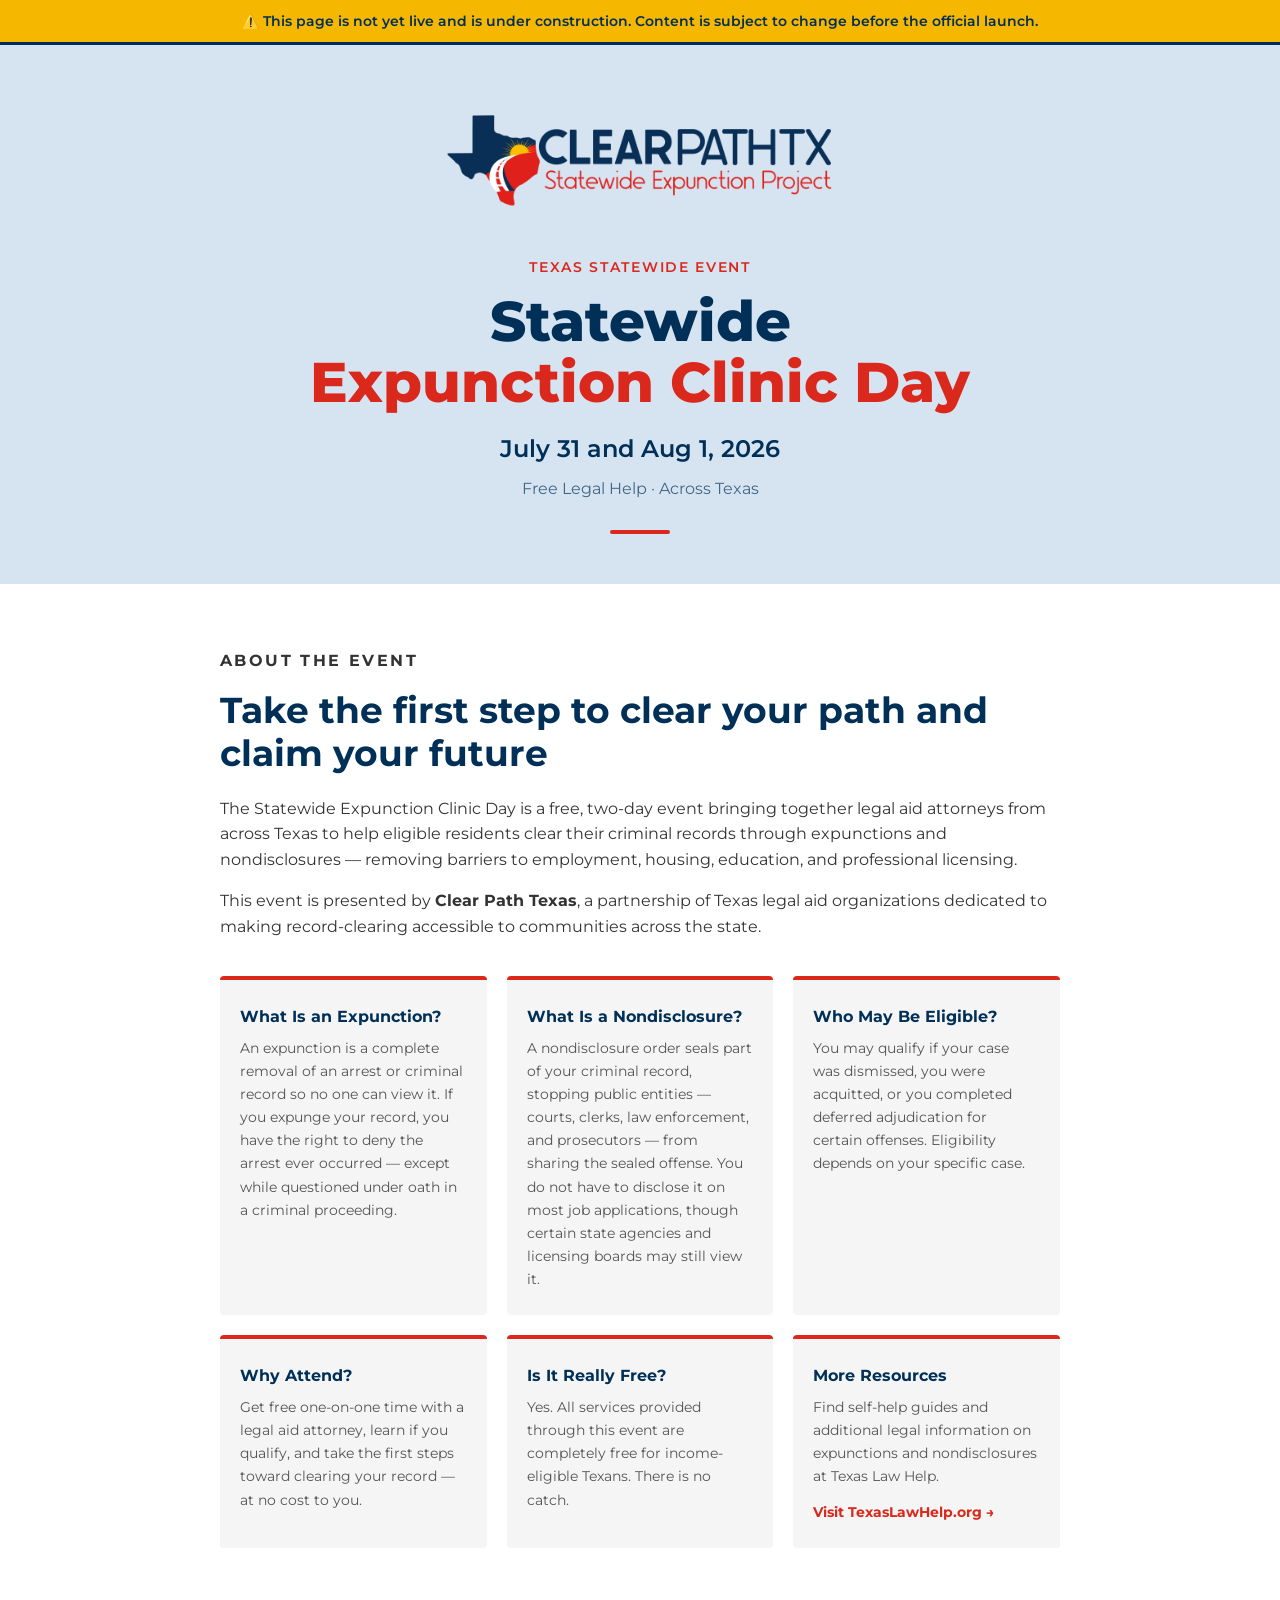
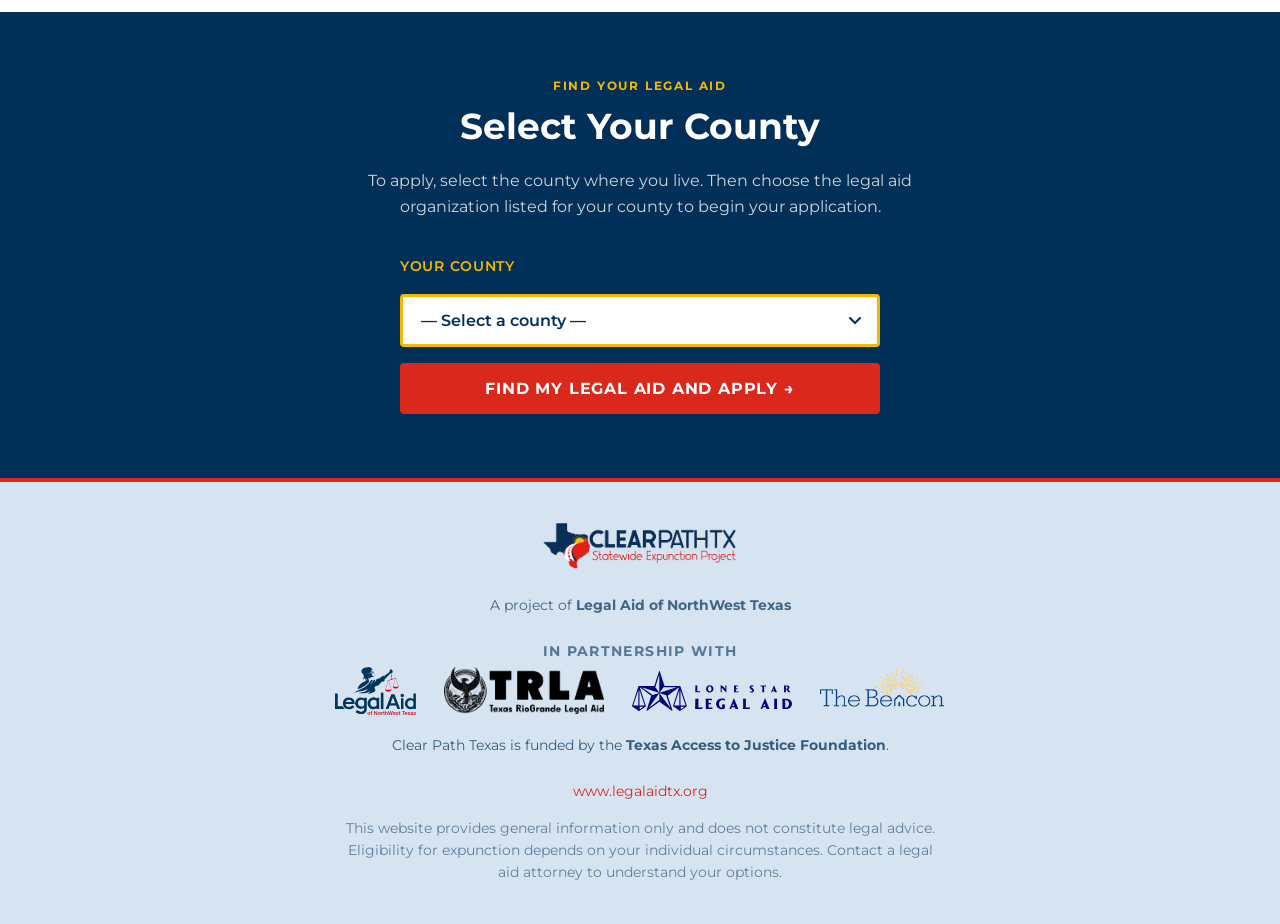
==== index.html @ 5bf028b8 "Cache-bust style.css and script.js so visitors get updated Dallas address Browsers were serving stal" ====
<!DOCTYPE html>
<html lang="en">
<head>
  <meta charset="UTF-8" />
  <meta name="viewport" content="width=device-width, initial-scale=1.0" />
  <title>Statewide Expunction Clinic Day — ClearPathTX</title>
  <meta name="description" content="Join us July 31 and Aug 1, 2026 for the Texas Statewide Expunction Clinic Day. Free legal help to clear your record, available across Texas." />
  <link rel="icon" type="image/png" sizes="32x32" href="assets/favicon-32x32.png" />
  <link rel="icon" type="image/png" sizes="16x16" href="assets/favicon-16x16.png" />
  <link rel="apple-touch-icon" sizes="180x180" href="assets/apple-touch-icon.png" />
  <link rel="stylesheet" href="style.css?v=20260626" />
</head>
<body>

  <!-- Dev Banner -->
  <div class="dev-banner" role="alert">
    ⚠️ This page is not yet live and is under construction. Content is subject to change before the official launch.
  </div>

  <!-- Hero -->
  <header class="hero">
    <img
      src="assets/clearpathtx-logo.png"
      alt="ClearPath TX — Clear Path Texas"
      class="hero__logo"
    />
    <p class="hero__eyebrow">Texas Statewide Event</p>
    <h1 class="hero__title">Statewide<br /><span>Expunction Clinic Day</span></h1>
    <p class="hero__dates">July 31 and Aug 1, 2026</p>
    <p class="hero__location">Free Legal Help · Across Texas</p>
    <div class="hero__divider"></div>
  </header>

  <!-- About -->
  <section class="about" aria-labelledby="about-heading">
    <div class="container">
      <p class="section-label">About the Event</p>
      <h2 class="section-title" id="about-heading">Take the first step to clear your path and claim your future</h2>
      <p>
        The Statewide Expunction Clinic Day is a free, two-day event bringing together legal aid
        attorneys from across Texas to help eligible residents clear their criminal records through
        expunctions and nondisclosures — removing barriers to employment, housing, education, and
        professional licensing.
      </p>
      <p>
        This event is presented by <strong>Clear Path Texas</strong>,
        a partnership of Texas legal aid organizations dedicated to making record-clearing
        accessible to communities across the state.
      </p>

      <div class="about__cards">
        <div class="about__card">
          <h3>What Is an Expunction?</h3>
          <p>
            An expunction is a complete removal of an arrest or criminal record so no one can view
            it. If you expunge your record, you have the right to deny the arrest ever occurred —
            except while questioned under oath in a criminal proceeding.
          </p>
        </div>
        <div class="about__card">
          <h3>What Is a Nondisclosure?</h3>
          <p>
            A nondisclosure order seals part of your criminal record, stopping public entities —
            courts, clerks, law enforcement, and prosecutors — from sharing the sealed offense. You
            do not have to disclose it on most job applications, though certain state agencies and
            licensing boards may still view it.
          </p>
        </div>
        <div class="about__card">
          <h3>Who May Be Eligible?</h3>
          <p>
            You may qualify if your case was dismissed, you were acquitted, or you completed deferred
            adjudication for certain offenses. Eligibility depends on your specific case.
          </p>
        </div>
        <div class="about__card">
          <h3>Why Attend?</h3>
          <p>
            Get free one-on-one time with a legal aid attorney, learn if you qualify, and take the
            first steps toward clearing your record — at no cost to you.
          </p>
        </div>
        <div class="about__card">
          <h3>Is It Really Free?</h3>
          <p>
            Yes. All services provided through this event are completely free for income-eligible
            Texans. There is no catch.
          </p>
        </div>
        <div class="about__card">
          <h3>More Resources</h3>
          <p>
            Find self-help guides and additional legal information on expunctions and
            nondisclosures at Texas Law Help.
          </p>
          <p>
            <a
              href="https://texaslawhelp.org/criminal-records-traffic"
              class="about__card-link"
              data-external
              target="_blank"
              rel="noopener"
            >Visit TexasLawHelp.org →</a>
          </p>
        </div>
      </div>
    </div>
  </section>

  <!-- County Finder -->
  <section class="county-finder" aria-labelledby="finder-heading">
    <p class="section-label">Find Your Legal Aid</p>
    <h2 class="section-title" id="finder-heading">Select Your County</h2>
    <p class="county-finder__subtitle">
      To apply, select the county where you live.
      Then choose the legal aid organization listed for your county to begin your application.
    </p>

    <form id="county-form" class="county-finder__form" novalidate>
      <label for="county-select">Your County</label>
      <select id="county-select" class="county-finder__select" aria-label="Select your Texas county">
        <option value="">— Select a county —</option>
      </select>
      <button type="submit" class="county-finder__btn">Find My Legal Aid and Apply →</button>
    </form>

    <div id="county-result" class="county-result" aria-live="polite"></div>
  </section>

  <!-- Clinic chatbot — embed code pending from Elliot. Drop the provided
       embed snippet inside this container when it arrives. -->
  <!-- BEGIN clinic-chatbot-embed -->
  <div id="clinic-chatbot"></div>
  <!-- END clinic-chatbot-embed -->

  <!-- Footer -->
  <footer class="footer">
    <img
      src="assets/clearpathtx-logo.png"
      alt="ClearPath TX"
      class="footer__logo"
    />
    <p>A project of <strong>Legal Aid of NorthWest Texas</strong></p>

    <div class="footer__partners">
      <p class="footer__partners-label">In partnership with</p>
      <div class="footer__logos">
        <img src="assets/logo-lanwt.svg" alt="Legal Aid of NorthWest Texas" />
        <img src="assets/logo-trla.png" alt="Texas RioGrande Legal Aid" />
        <img src="assets/logo-lsla.svg" alt="Lone Star Legal Aid" />
        <img src="assets/logo-beacon.png" alt="Beacon Law" />
      </div>
      <p class="footer__funding">
        Clear Path Texas is funded by the
        <strong>Texas Access to Justice Foundation</strong>.
      </p>
    </div>

    <p><a href="https://www.legalaidtx.org" target="_blank" rel="noopener">www.legalaidtx.org</a></p>
    <p class="footer__disclaimer">
      This website provides general information only and does not constitute legal advice.
      Eligibility for expunction depends on your individual circumstances. Contact a legal
      aid attorney to understand your options.
    </p>
  </footer>

  <!-- Leaving-site confirmation modal -->
  <div id="leave-modal" class="leave-modal" role="dialog" aria-modal="true" aria-labelledby="leave-modal-title" hidden>
    <div class="leave-modal__backdrop" data-leave-cancel></div>
    <div class="leave-modal__box">
      <h3 id="leave-modal-title" class="leave-modal__title">You're leaving this website</h3>
      <p class="leave-modal__text">
        You're about to visit <strong>TexasLawHelp.org</strong>, a separate website
        operated by another organization. Clear Path Texas isn't responsible for its
        content. Would you like to continue?
      </p>
      <div class="leave-modal__actions">
        <button type="button" class="leave-modal__btn leave-modal__btn--ghost" data-leave-cancel>Stay here</button>
        <a id="leave-modal-continue" class="leave-modal__btn leave-modal__btn--primary" href="#" target="_blank" rel="noopener">Continue →</a>
      </div>
    </div>
  </div>

  <script src="script.js?v=20260626"></script>
</body>
</html>
---- style.css ----
@import url('https://fonts.googleapis.com/css2?family=Montserrat:wght@300;400;600;700;800&display=swap');

*, *::before, *::after { box-sizing: border-box; margin: 0; padding: 0; }

:root {
  --navy:  #003057;
  --sky:   #D6E4F2;
  --red:   #DA291C;
  --yellow:#F6B700;
  --white: #FFFFFF;
  --light-gray: #f5f5f5;
}

body {
  font-family: 'Montserrat', sans-serif;
  color: var(--navy);
  line-height: 1.6;
}

/* ── Dev Banner ── */
.dev-banner {
  background: var(--yellow);
  color: var(--navy);
  text-align: center;
  padding: 10px 20px;
  font-size: 0.875rem;
  font-weight: 600;
  position: sticky;
  top: 0;
  z-index: 100;
  border-bottom: 3px solid var(--navy);
}

/* ── Hero ── */
.hero {
  background-color: var(--sky);
  color: var(--navy);
  padding: 60px 20px 50px;
  text-align: center;
}

.hero__logo {
  max-width: 400px;
  width: 100%;
  margin-bottom: 36px;
}

.hero__eyebrow {
  font-size: 0.875rem;
  font-weight: 600;
  letter-spacing: 0.12em;
  text-transform: uppercase;
  color: var(--red);
  margin-bottom: 12px;
}

.hero__title {
  font-size: clamp(2rem, 6vw, 3.5rem);
  font-weight: 800;
  line-height: 1.1;
  margin-bottom: 16px;
}

.hero__title span {
  color: var(--red);
}

.hero__dates {
  font-size: clamp(1.1rem, 3vw, 1.5rem);
  font-weight: 600;
  color: var(--navy);
  margin-bottom: 8px;
}

.hero__location {
  font-size: 1rem;
  font-weight: 400;
  color: rgba(0, 48, 87, 0.7);
}

.hero__divider {
  width: 60px;
  height: 4px;
  background: var(--red);
  margin: 28px auto 0;
  border-radius: 2px;
}

/* ── About ── */
.about {
  background: var(--white);
  padding: 64px 20px;
}

.container {
  max-width: 840px;
  margin: 0 auto;
}

.section-label {
  font-size: 0.75rem;
  font-weight: 700;
  letter-spacing: 0.15em;
  text-transform: uppercase;
  color: var(--red);
  margin-bottom: 10px;
}

.section-title {
  font-size: clamp(1.5rem, 4vw, 2.25rem);
  font-weight: 700;
  color: var(--navy);
  margin-bottom: 20px;
  line-height: 1.2;
}

.about p {
  font-size: 1rem;
  color: #333;
  margin-bottom: 16px;
}

.about__cards {
  display: grid;
  grid-template-columns: repeat(auto-fit, minmax(220px, 1fr));
  gap: 20px;
  margin-top: 36px;
}

.about__card {
  background: var(--light-gray);
  border-top: 4px solid var(--red);
  border-radius: 4px;
  padding: 24px 20px;
}

.about__card h3 {
  font-size: 1rem;
  font-weight: 700;
  color: var(--navy);
  margin-bottom: 8px;
}

.about__card p {
  font-size: 0.9rem;
  color: #555;
  margin: 0;
}

.about__card p + p {
  margin-top: 12px;
}

.about__card-link {
  font-weight: 700;
  font-size: 0.9rem;
  color: var(--red);
  text-decoration: none;
}

.about__card-link:hover {
  text-decoration: underline;
}

/* ── County Finder ── */
.county-finder {
  background: var(--navy);
  padding: 64px 20px;
  color: var(--white);
  text-align: center;
}

.county-finder .section-label {
  color: var(--yellow);
}

.county-finder .section-title {
  color: var(--white);
}

.county-finder__subtitle {
  color: rgba(255,255,255,0.8);
  font-size: 1rem;
  margin-bottom: 36px;
  max-width: 560px;
  margin-left: auto;
  margin-right: auto;
}

.county-finder__form {
  display: flex;
  flex-direction: column;
  align-items: center;
  gap: 16px;
  max-width: 480px;
  margin: 0 auto;
}

.county-finder__form label {
  font-weight: 600;
  font-size: 0.9rem;
  letter-spacing: 0.05em;
  text-transform: uppercase;
  align-self: flex-start;
  color: var(--yellow);
}

.county-finder__select {
  width: 100%;
  padding: 14px 18px;
  font-family: 'Montserrat', sans-serif;
  font-size: 1rem;
  font-weight: 600;
  color: var(--navy);
  background: var(--white);
  border: 3px solid var(--yellow);
  border-radius: 4px;
  cursor: pointer;
  appearance: none;
  background-image: url("data:image/svg+xml,%3Csvg xmlns='http://www.w3.org/2000/svg' width='12' height='8' viewBox='0 0 12 8'%3E%3Cpath d='M1 1l5 5 5-5' stroke='%23003057' stroke-width='2' fill='none' stroke-linecap='round'/%3E%3C/svg%3E");
  background-repeat: no-repeat;
  background-position: right 16px center;
  padding-right: 44px;
}

.county-finder__select:focus {
  outline: none;
  border-color: var(--white);
}

.county-finder__btn {
  width: 100%;
  padding: 16px;
  background: var(--red);
  color: var(--white);
  font-family: 'Montserrat', sans-serif;
  font-size: 1rem;
  font-weight: 700;
  letter-spacing: 0.05em;
  text-transform: uppercase;
  border: none;
  border-radius: 4px;
  cursor: pointer;
  transition: background 0.2s;
}

.county-finder__btn:hover {
  background: #b8221a;
}

/* Result panel */
.county-result {
  display: none;
  margin-top: 32px;
  max-width: 560px;
  margin-left: auto;
  margin-right: auto;
  background: var(--white);
  border-radius: 6px;
  overflow: hidden;
  text-align: left;
  color: var(--navy);
}

.county-result.visible {
  display: block;
}

.county-result__header {
  background: var(--yellow);
  padding: 14px 20px;
  font-weight: 700;
  font-size: 0.875rem;
  color: var(--navy);
  letter-spacing: 0.05em;
  text-transform: uppercase;
}

.county-result__body {
  padding: 24px 20px;
}

.county-result__org {
  font-size: 1.1rem;
  font-weight: 700;
  color: var(--navy);
  margin-bottom: 6px;
}

.county-result__desc {
  font-size: 0.9rem;
  color: #555;
  margin-bottom: 18px;
}

.county-result__link {
  display: inline-block;
  padding: 12px 24px;
  background: var(--navy);
  color: var(--white);
  text-decoration: none;
  font-weight: 700;
  font-size: 0.875rem;
  border-radius: 4px;
  transition: background 0.2s;
}

.county-result__link:hover {
  background: #004a85;
}

/* dual org (Harris County) */
.county-result__dual {
  display: grid;
  grid-template-columns: 1fr 1fr;
  gap: 16px;
}

.county-result__dual-card {
  border: 2px solid var(--light-gray);
  border-radius: 4px;
  padding: 16px;
}

.county-result__dual-card h4 {
  font-size: 0.95rem;
  font-weight: 700;
  color: var(--navy);
  margin-bottom: 6px;
}

.county-result__dual-card p {
  font-size: 0.8rem;
  color: #666;
  margin-bottom: 12px;
}

.county-result__dual-card a {
  display: inline-block;
  padding: 8px 14px;
  background: var(--navy);
  color: var(--white);
  text-decoration: none;
  font-weight: 700;
  font-size: 0.8rem;
  border-radius: 4px;
}

/* in-person clinic panel */
.county-result__inperson-place {
  font-weight: 700;
  color: var(--navy);
  margin-top: 4px;
}

.county-result__inperson-list {
  margin: 4px 0 16px 20px;
  padding: 0;
}

.county-result__inperson-list li {
  font-size: 0.9rem;
  color: var(--navy);
  margin-bottom: 4px;
}

.county-result__inperson-hours {
  font-size: 0.9rem;
  font-weight: 600;
  color: var(--navy);
}

@media (max-width: 480px) {
  .county-result__dual { grid-template-columns: 1fr; }
}

/* ── Footer ── */
.footer {
  background: var(--sky);
  border-top: 4px solid var(--red);
  padding: 36px 20px;
  text-align: center;
  color: rgba(0, 48, 87, 0.7);
}

.footer__logo {
  max-width: 200px;
  margin-bottom: 16px;
}

.footer p {
  font-size: 0.85rem;
  margin-bottom: 4px;
}

.footer a {
  color: var(--red);
  text-decoration: none;
}

.footer__disclaimer {
  margin-top: 16px;
  font-size: 0.75rem;
  color: rgba(0, 48, 87, 0.55);
  max-width: 600px;
  margin-left: auto;
  margin-right: auto;
}

/* ── Footer partners ── */
.footer__partners {
  margin: 24px auto;
  max-width: 700px;
}

.footer__partners-label,
.footer__funding {
  font-size: 0.8rem;
}

.footer__partners-label {
  text-transform: uppercase;
  letter-spacing: 0.1em;
  font-weight: 700;
  color: rgba(0, 48, 87, 0.6);
  margin-bottom: 16px;
}

.footer__logos {
  display: flex;
  flex-wrap: wrap;
  align-items: center;
  justify-content: center;
  gap: 28px;
  margin-bottom: 20px;
}

.footer__logos img {
  height: 48px;
  width: auto;
  max-width: 160px;
  object-fit: contain;
}

.footer__funding {
  color: rgba(0, 48, 87, 0.75);
}

/* ── Leaving-site modal ── */
.leave-modal {
  position: fixed;
  inset: 0;
  z-index: 200;
  display: flex;
  align-items: center;
  justify-content: center;
  padding: 20px;
}

.leave-modal[hidden] {
  display: none;
}

.leave-modal__backdrop {
  position: absolute;
  inset: 0;
  background: rgba(0, 48, 87, 0.6);
}

.leave-modal__box {
  position: relative;
  background: var(--white);
  border-top: 6px solid var(--red);
  border-radius: 8px;
  padding: 28px 26px;
  max-width: 440px;
  width: 100%;
  box-shadow: 0 12px 40px rgba(0, 0, 0, 0.25);
}

.leave-modal__title {
  font-size: 1.25rem;
  font-weight: 800;
  color: var(--navy);
  margin-bottom: 12px;
}

.leave-modal__text {
  font-size: 0.95rem;
  color: #444;
  margin-bottom: 24px;
}

.leave-modal__actions {
  display: flex;
  flex-wrap: wrap;
  gap: 12px;
  justify-content: flex-end;
}

.leave-modal__btn {
  display: inline-block;
  padding: 12px 22px;
  font-family: 'Montserrat', sans-serif;
  font-size: 0.875rem;
  font-weight: 700;
  border-radius: 4px;
  cursor: pointer;
  text-decoration: none;
  border: none;
}

.leave-modal__btn--ghost {
  background: var(--light-gray);
  color: var(--navy);
}

.leave-modal__btn--primary {
  background: var(--red);
  color: var(--white);
}

.leave-modal__btn--primary:hover {
  background: #b8221a;
}
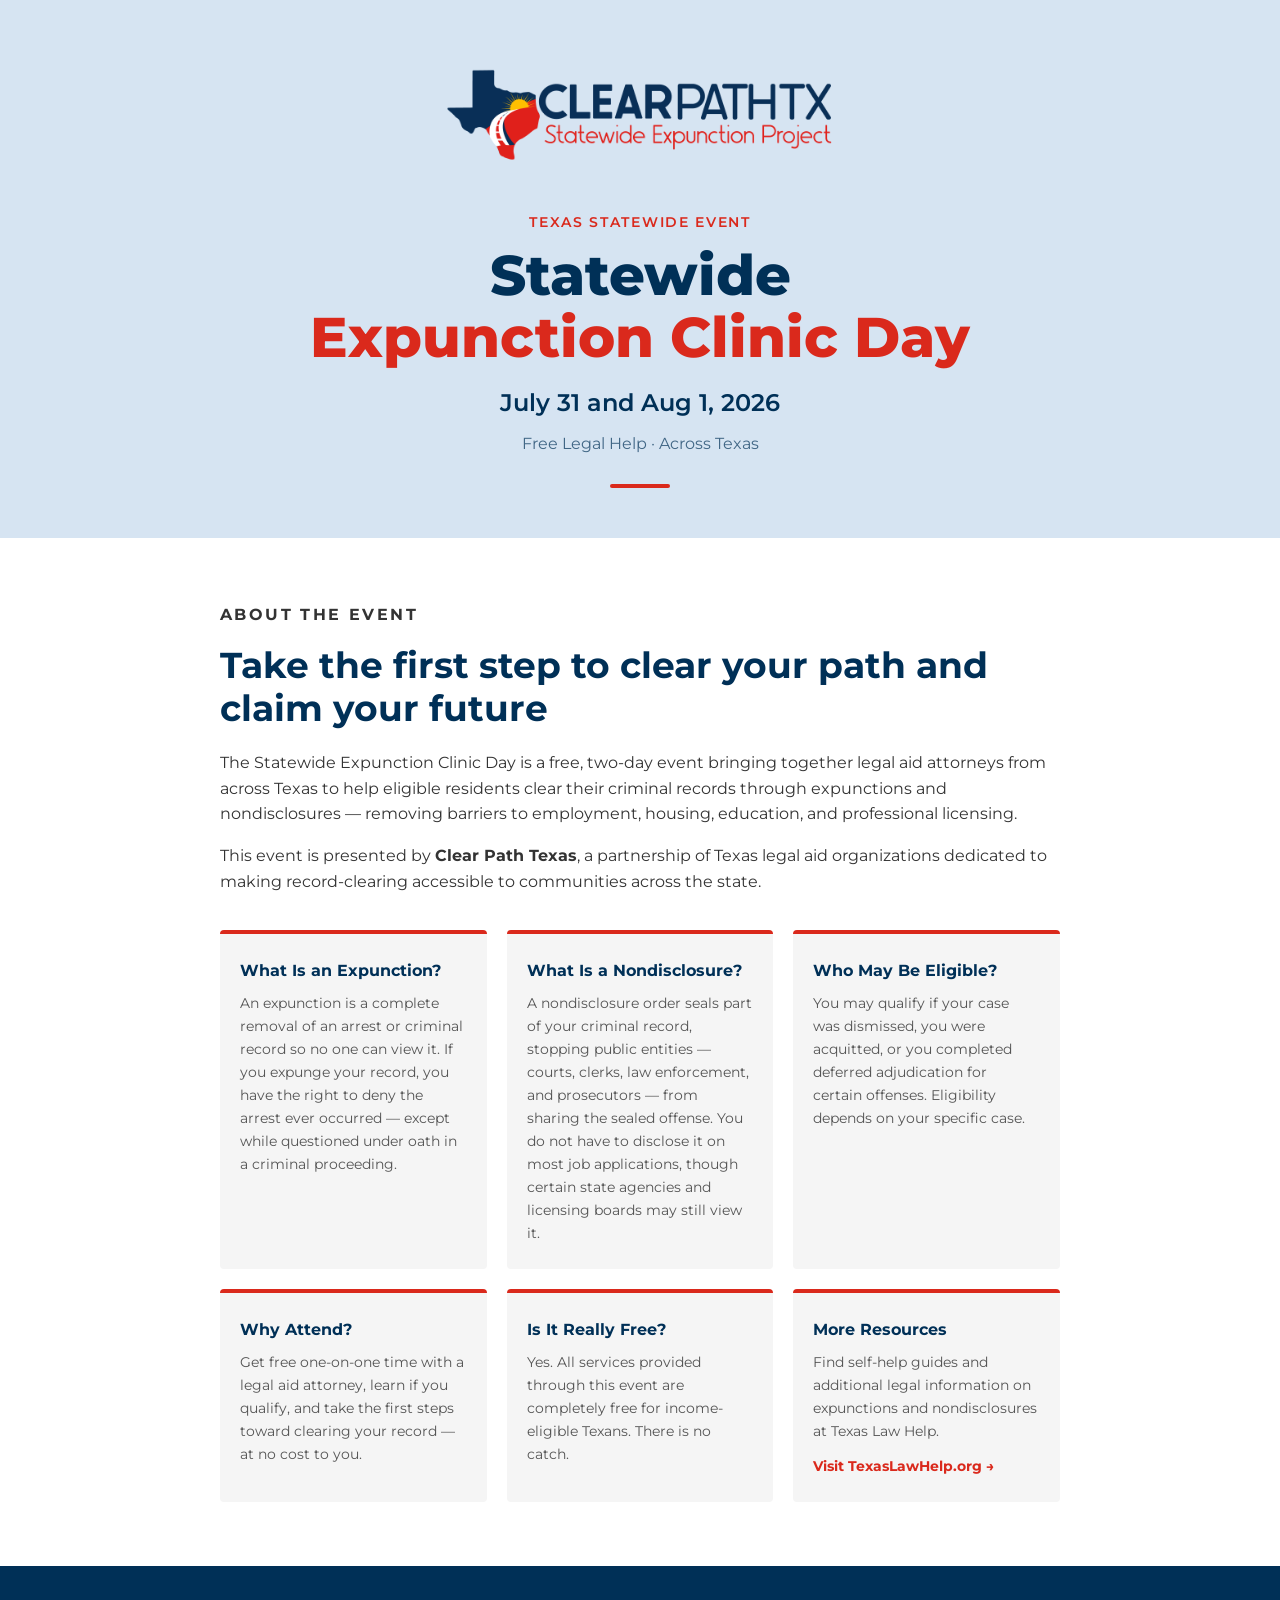
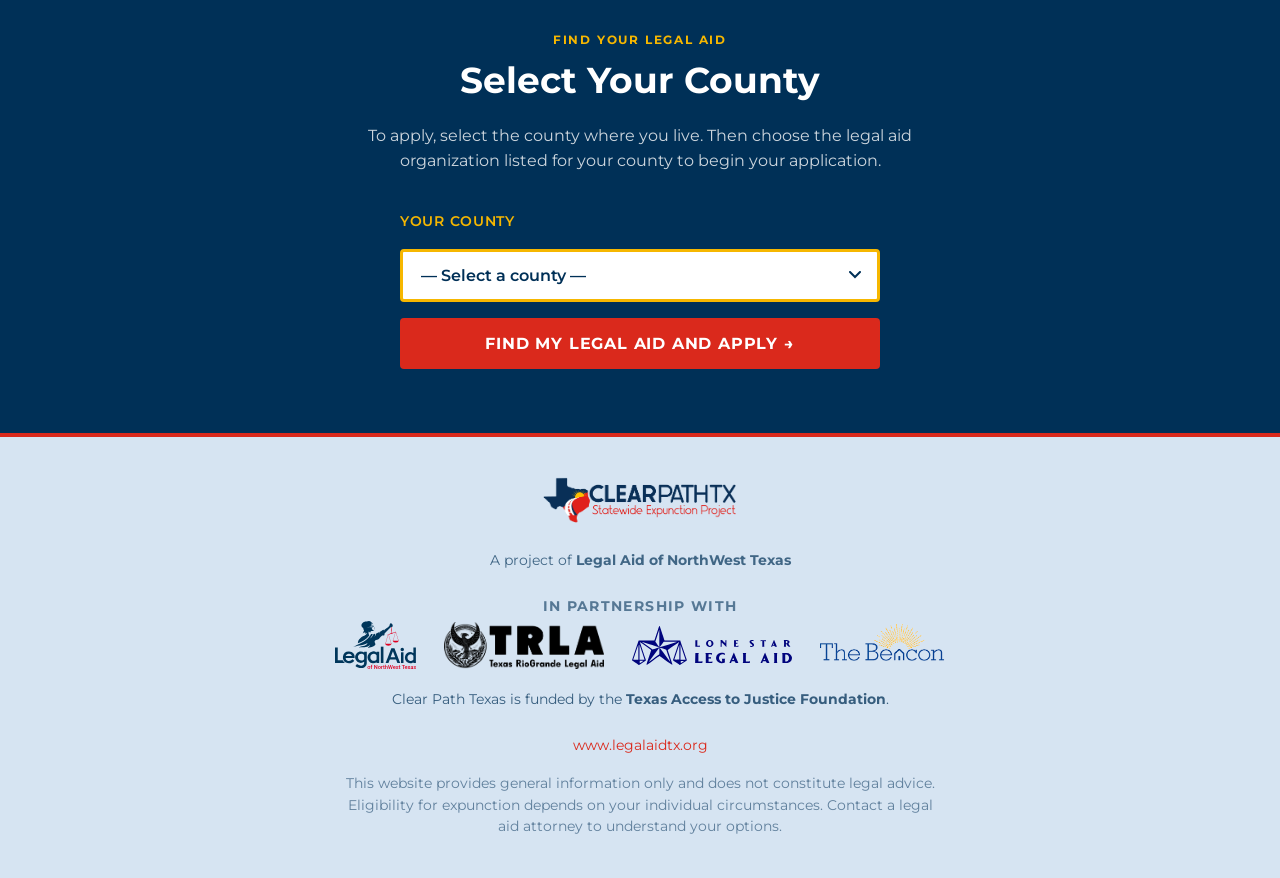
==== commit 7a4090ff: "Add Dallas clinic date/time; remove under-construction dev banner Co-Authored-By: Claude Opus 4.8 (1" ====
--- a/index.html
+++ b/index.html
@@ -8,14 +8,9 @@
   <link rel="icon" type="image/png" sizes="32x32" href="assets/favicon-32x32.png" />
   <link rel="icon" type="image/png" sizes="16x16" href="assets/favicon-16x16.png" />
   <link rel="apple-touch-icon" sizes="180x180" href="assets/apple-touch-icon.png" />
-  <link rel="stylesheet" href="style.css?v=20260626" />
+  <link rel="stylesheet" href="style.css?v=20260626b" />
 </head>
 <body>
-
-  <!-- Dev Banner -->
-  <div class="dev-banner" role="alert">
-    ⚠️ This page is not yet live and is under construction. Content is subject to change before the official launch.
-  </div>
 
   <!-- Hero -->
   <header class="hero">
@@ -181,6 +176,6 @@
     </div>
   </div>
 
-  <script src="script.js?v=20260626"></script>
+  <script src="script.js?v=20260626b"></script>
 </body>
 </html>
--- a/style.css
+++ b/style.css
@@ -15,20 +15,6 @@
   font-family: 'Montserrat', sans-serif;
   color: var(--navy);
   line-height: 1.6;
-}
-
-/* ── Dev Banner ── */
-.dev-banner {
-  background: var(--yellow);
-  color: var(--navy);
-  text-align: center;
-  padding: 10px 20px;
-  font-size: 0.875rem;
-  font-weight: 600;
-  position: sticky;
-  top: 0;
-  z-index: 100;
-  border-bottom: 3px solid var(--navy);
 }
 
 /* ── Hero ── */
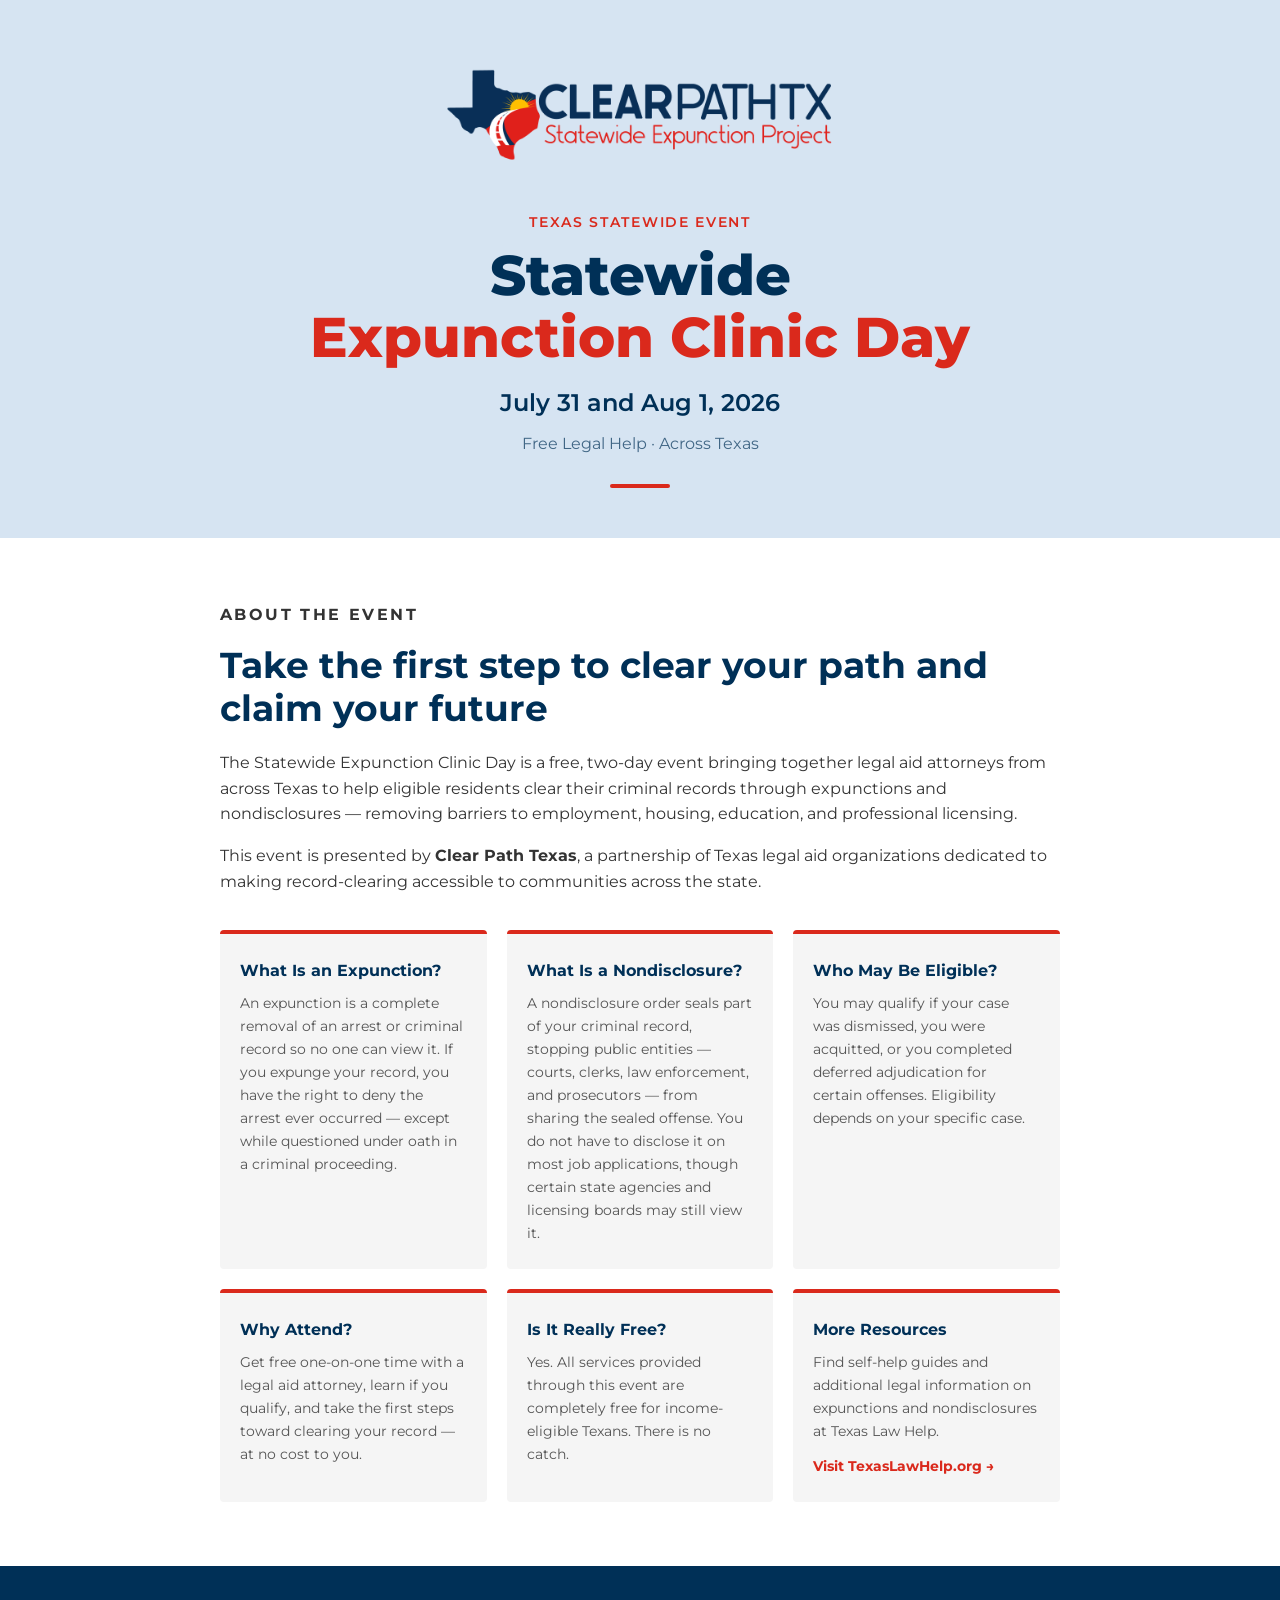
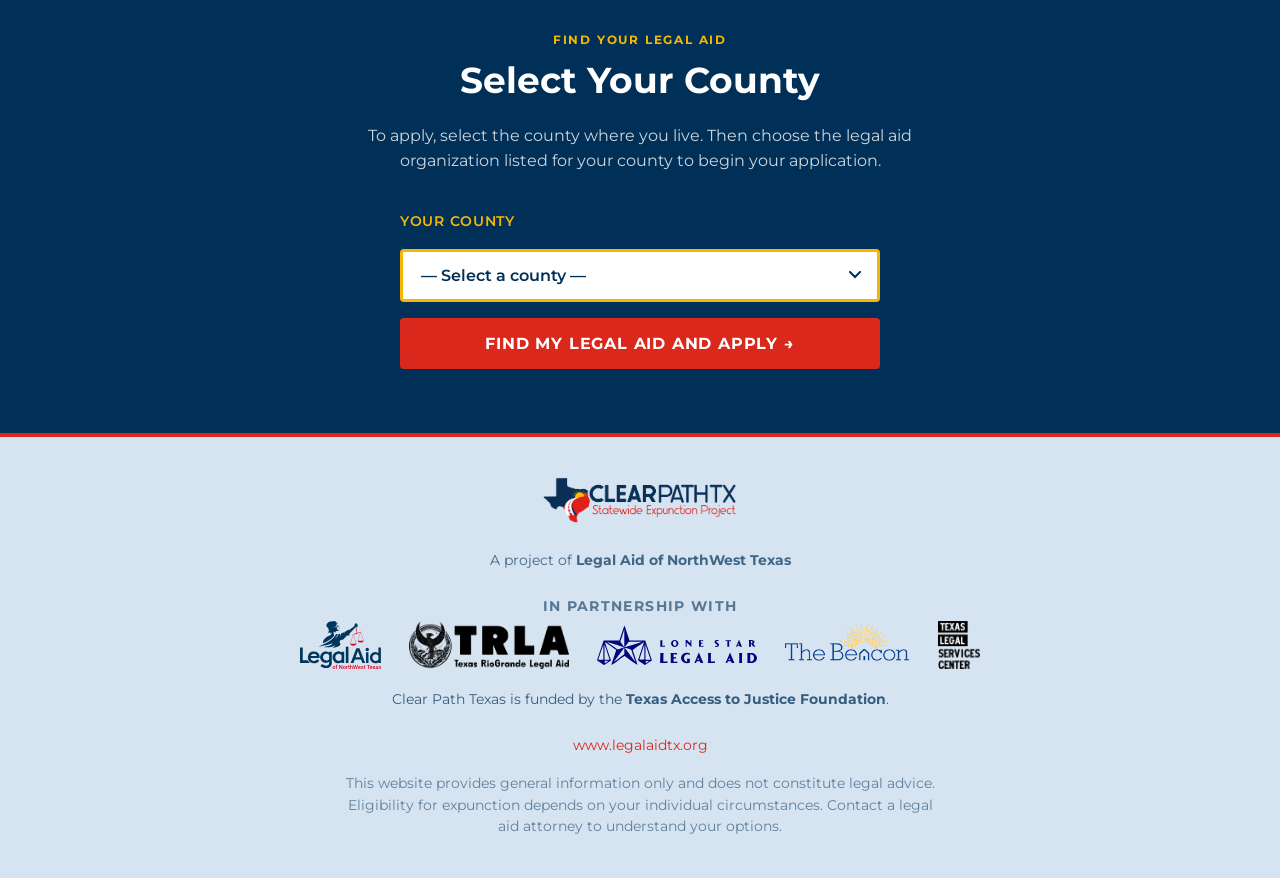
==== commit bbdddd2a: "Add TLSC logo to footer partner logos Texas Legal Services Center operates TexasLawHelp.org, which t" ====
--- a/index.html
+++ b/index.html
@@ -144,6 +144,7 @@
         <img src="assets/logo-trla.png" alt="Texas RioGrande Legal Aid" />
         <img src="assets/logo-lsla.svg" alt="Lone Star Legal Aid" />
         <img src="assets/logo-beacon.png" alt="Beacon Law" />
+        <img src="assets/logo-tlsc.png" alt="Texas Legal Services Center" />
       </div>
       <p class="footer__funding">
         Clear Path Texas is funded by the
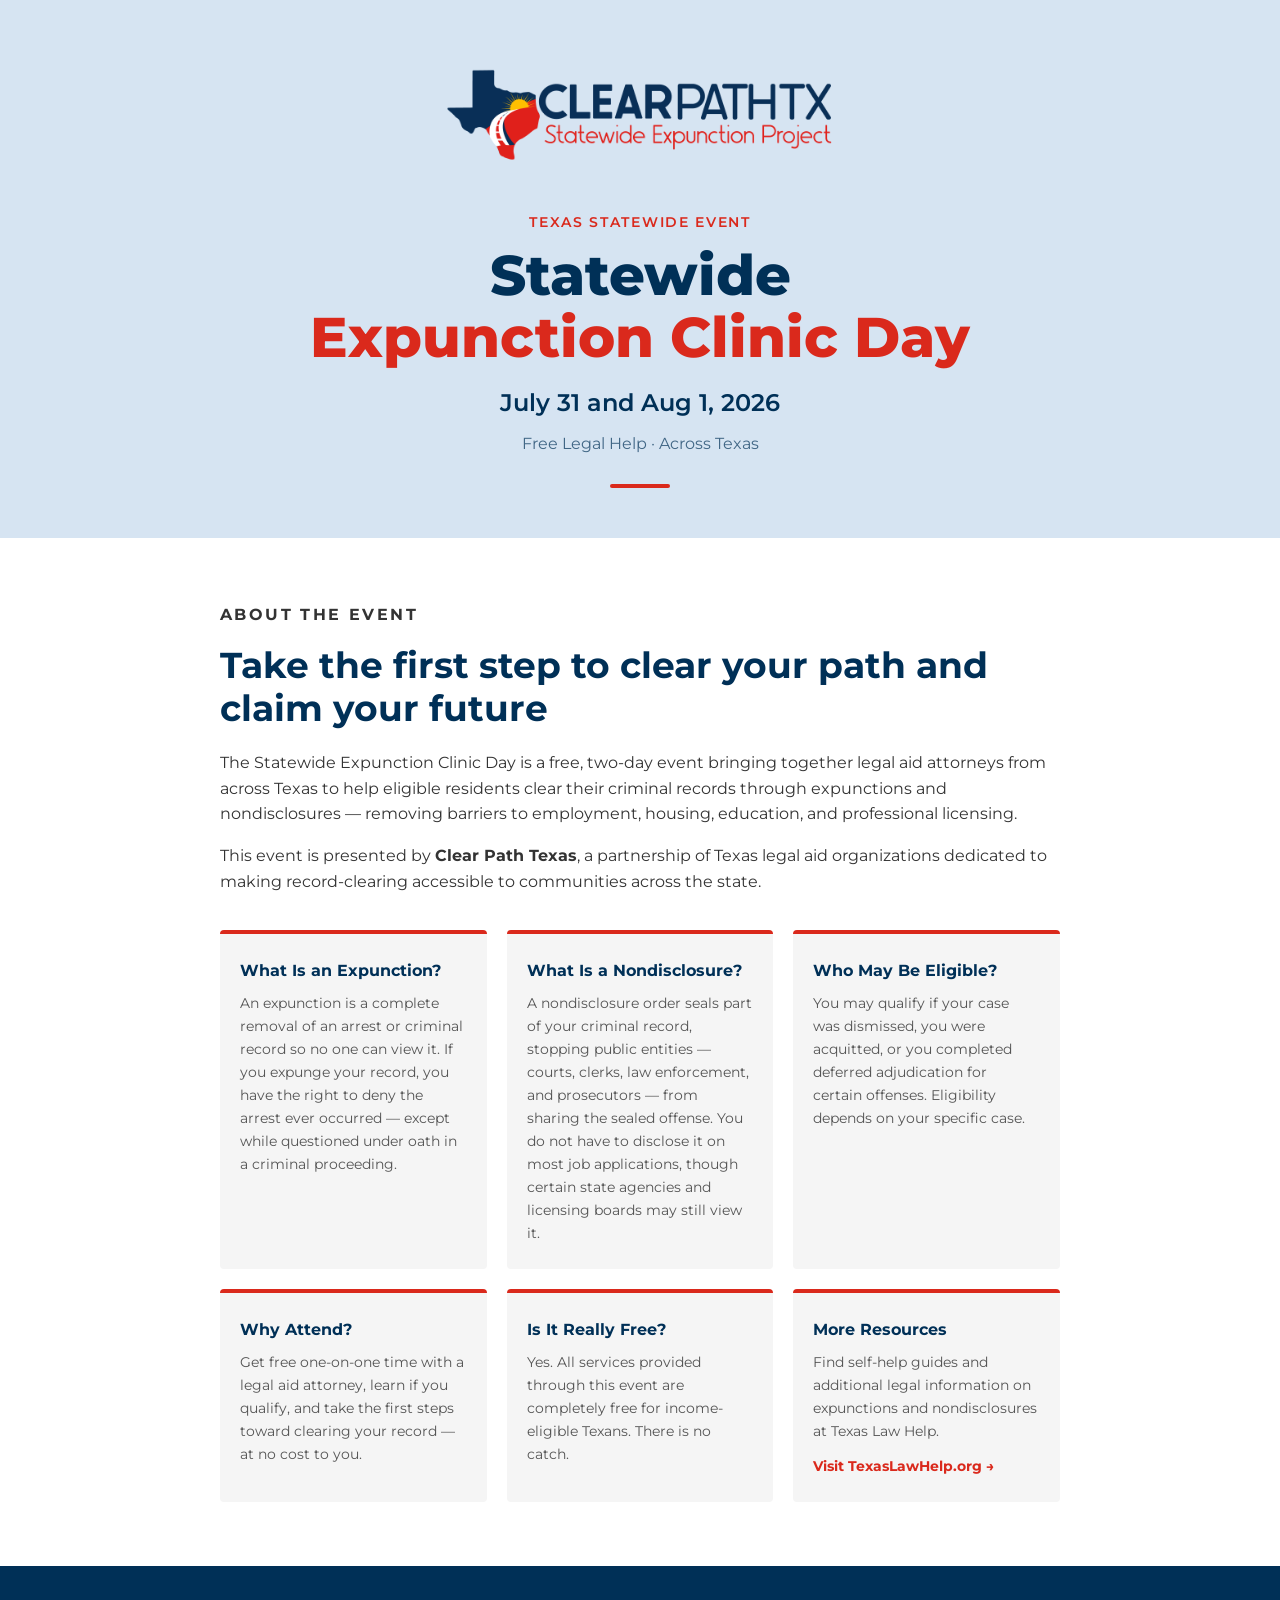
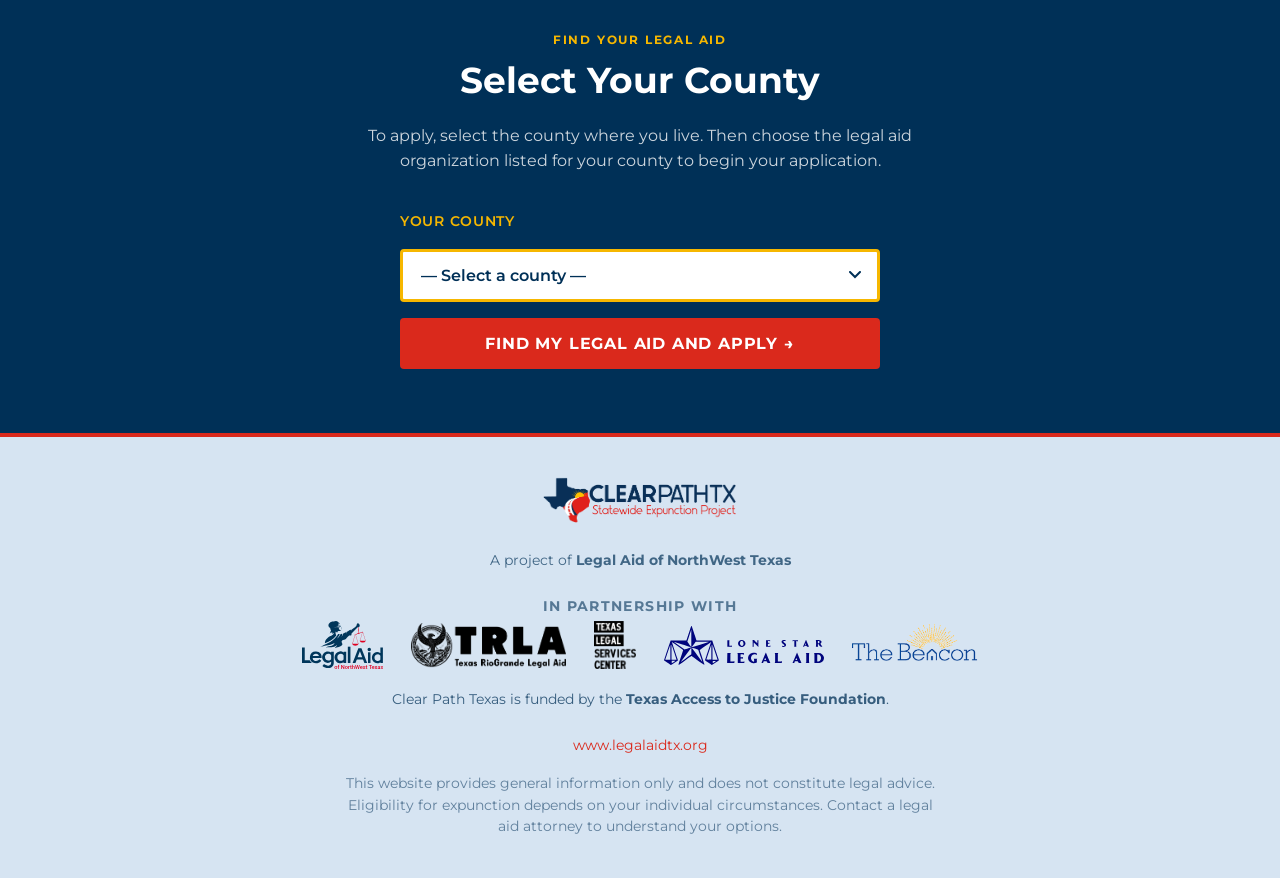
==== commit 74e1ffc3: "Center TLSC logo in footer partner row, shrink TRLA logo 5% Cache-bust style.css so visitors get the" ====
--- a/index.html
+++ b/index.html
@@ -8,7 +8,7 @@
   <link rel="icon" type="image/png" sizes="32x32" href="assets/favicon-32x32.png" />
   <link rel="icon" type="image/png" sizes="16x16" href="assets/favicon-16x16.png" />
   <link rel="apple-touch-icon" sizes="180x180" href="assets/apple-touch-icon.png" />
-  <link rel="stylesheet" href="style.css?v=20260626b" />
+  <link rel="stylesheet" href="style.css?v=20260701" />
 </head>
 <body>
 
@@ -142,9 +142,9 @@
       <div class="footer__logos">
         <img src="assets/logo-lanwt.svg" alt="Legal Aid of NorthWest Texas" />
         <img src="assets/logo-trla.png" alt="Texas RioGrande Legal Aid" />
+        <img src="assets/logo-tlsc.png" alt="Texas Legal Services Center" />
         <img src="assets/logo-lsla.svg" alt="Lone Star Legal Aid" />
         <img src="assets/logo-beacon.png" alt="Beacon Law" />
-        <img src="assets/logo-tlsc.png" alt="Texas Legal Services Center" />
       </div>
       <p class="footer__funding">
         Clear Path Texas is funded by the
--- a/style.css
+++ b/style.css
@@ -428,6 +428,10 @@
   object-fit: contain;
 }
 
+.footer__logos img[alt="Texas RioGrande Legal Aid"] {
+  height: 45.6px;
+}
+
 .footer__funding {
   color: rgba(0, 48, 87, 0.75);
 }
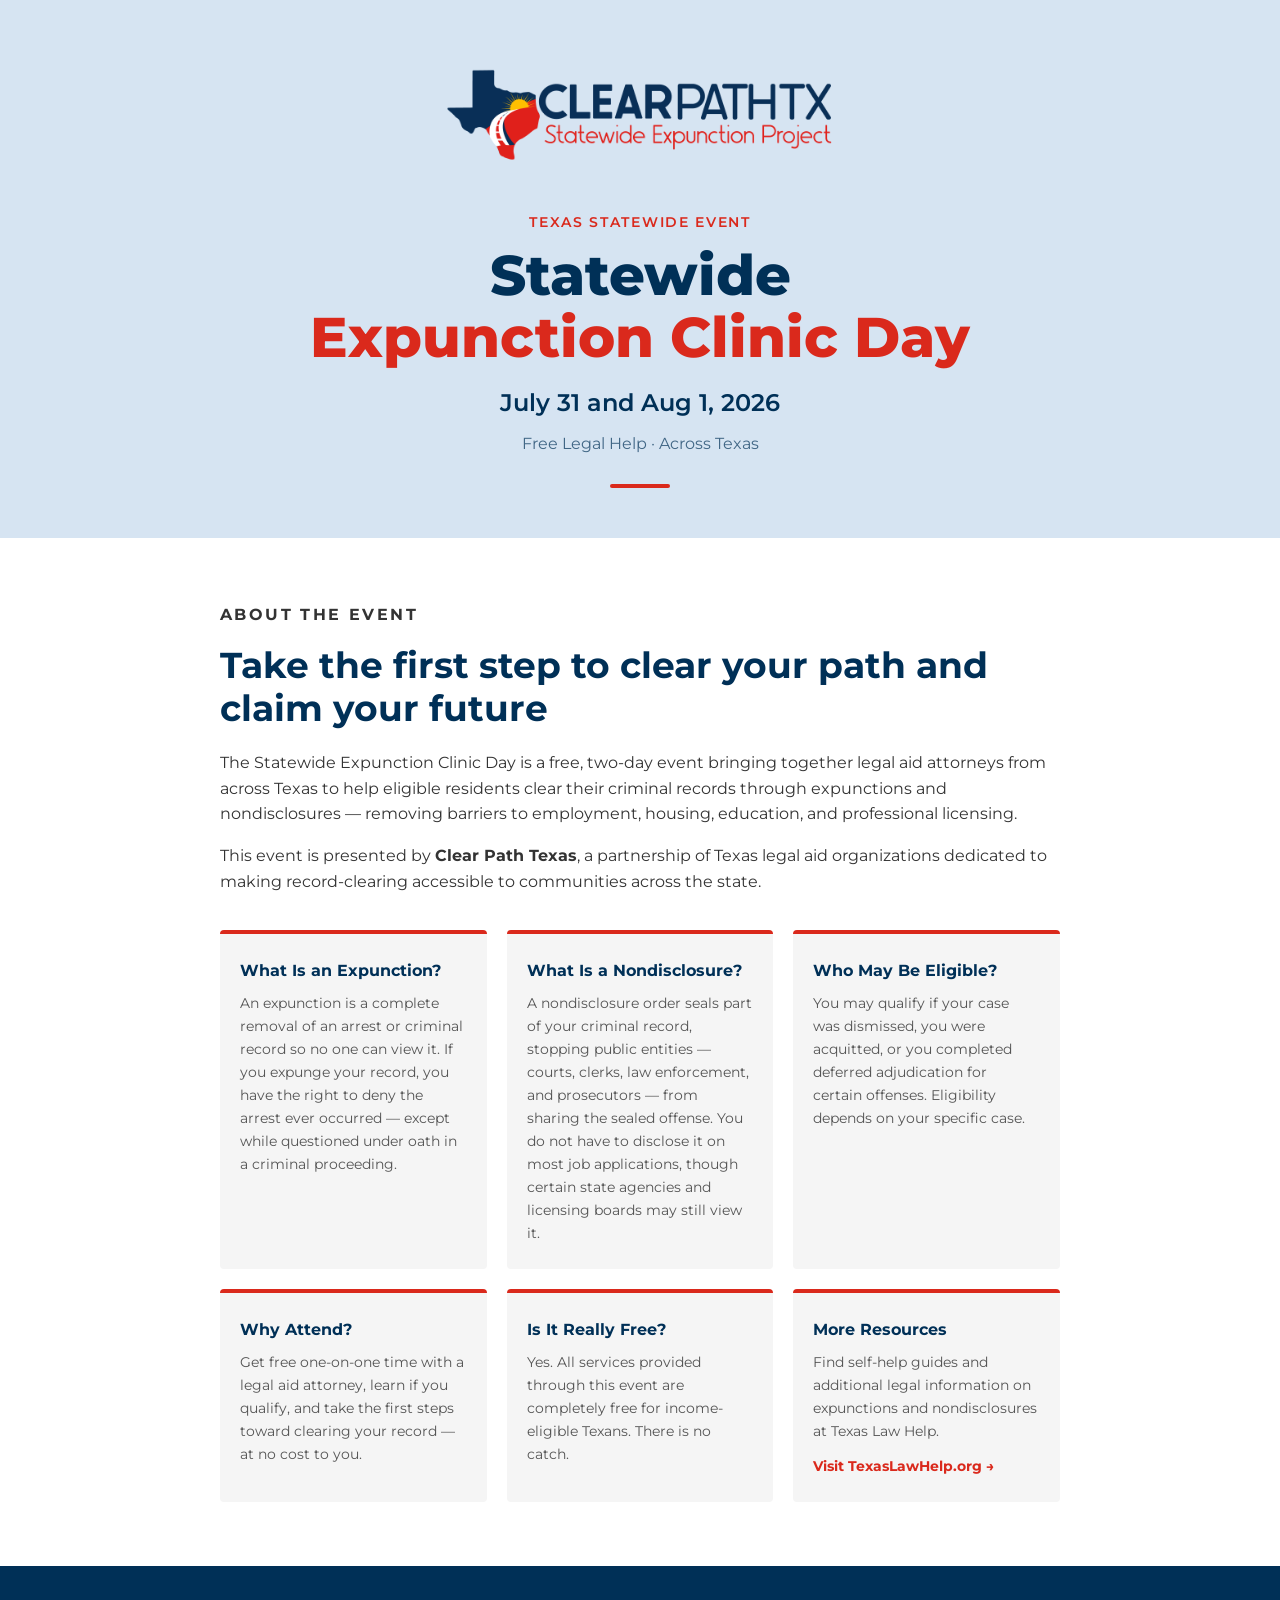
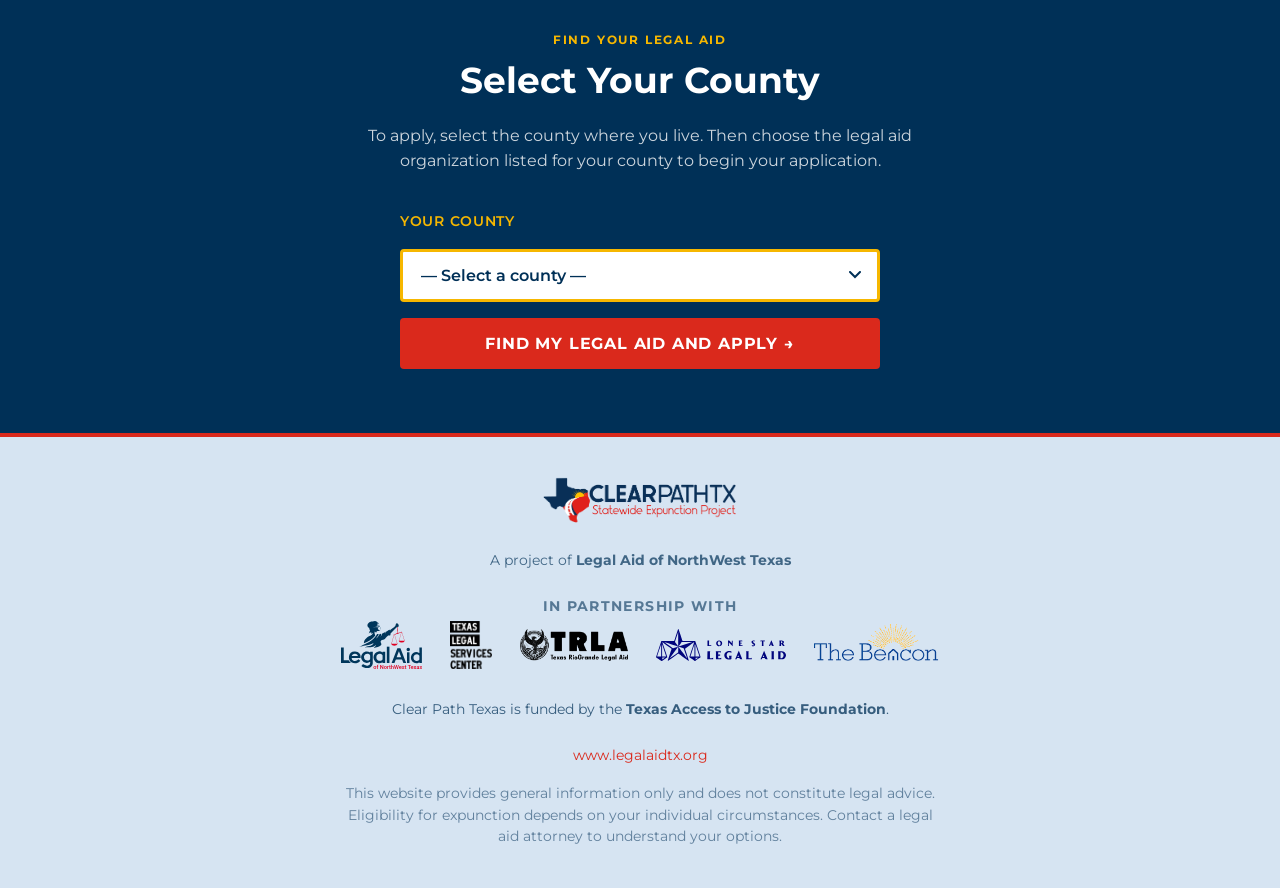
==== commit c0f0630a: "Reorder footer logos (TLSC after LANWT), add space under partners label" ====
--- a/index.html
+++ b/index.html
@@ -141,8 +141,8 @@
       <p class="footer__partners-label">In partnership with</p>
       <div class="footer__logos">
         <img src="assets/logo-lanwt.svg" alt="Legal Aid of NorthWest Texas" />
+        <img src="assets/logo-tlsc.png" alt="Texas Legal Services Center" />
         <img src="assets/logo-trla.png" alt="Texas RioGrande Legal Aid" />
-        <img src="assets/logo-tlsc.png" alt="Texas Legal Services Center" />
         <img src="assets/logo-lsla.svg" alt="Lone Star Legal Aid" />
         <img src="assets/logo-beacon.png" alt="Beacon Law" />
       </div>
--- a/style.css
+++ b/style.css
@@ -409,7 +409,7 @@
   letter-spacing: 0.1em;
   font-weight: 700;
   color: rgba(0, 48, 87, 0.6);
-  margin-bottom: 16px;
+  margin-bottom: 36px;
 }
 
 .footer__logos {
@@ -418,7 +418,7 @@
   align-items: center;
   justify-content: center;
   gap: 28px;
-  margin-bottom: 20px;
+  margin-bottom: 30px;
 }
 
 .footer__logos img {
@@ -428,8 +428,9 @@
   object-fit: contain;
 }
 
-.footer__logos img[alt="Texas RioGrande Legal Aid"] {
-  height: 45.6px;
+.footer__logos img[alt="Texas RioGrande Legal Aid"],
+.footer__logos img[alt="Lone Star Legal Aid"] {
+  height: 32px;
 }
 
 .footer__funding {
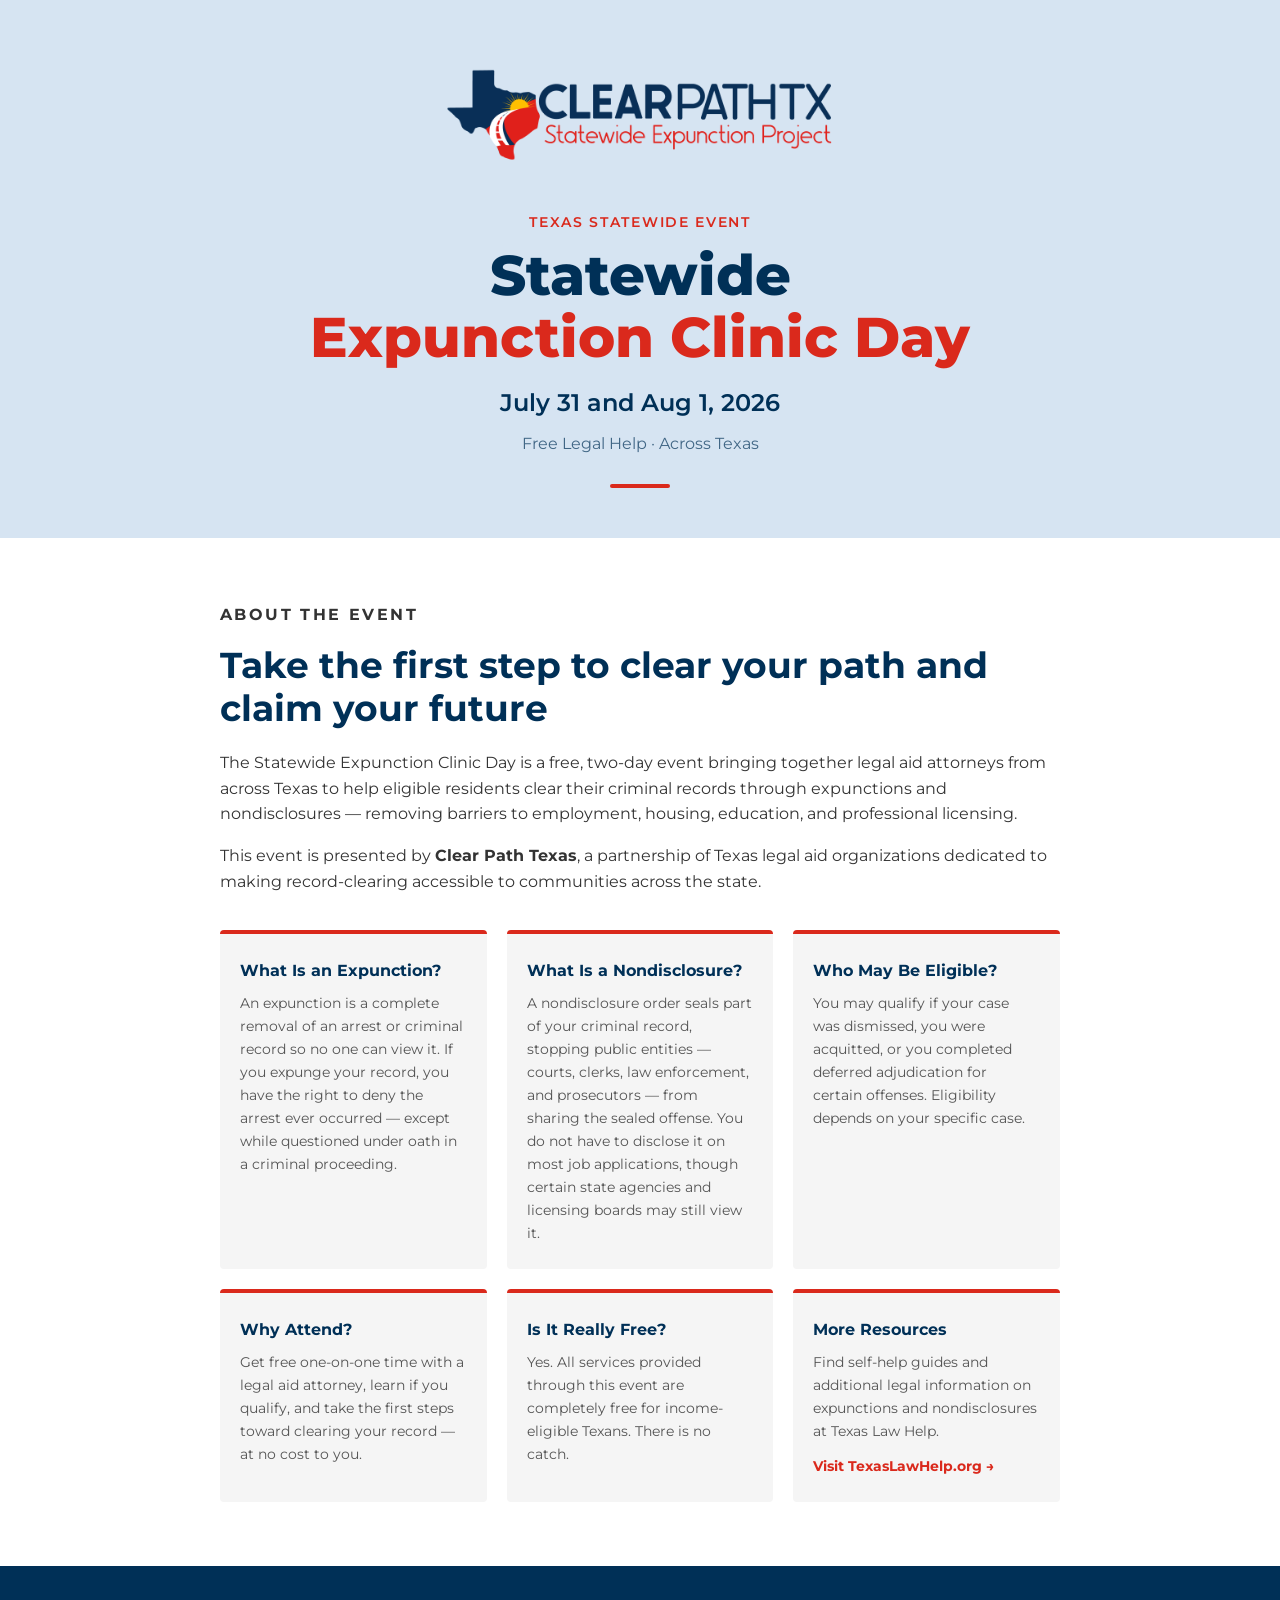
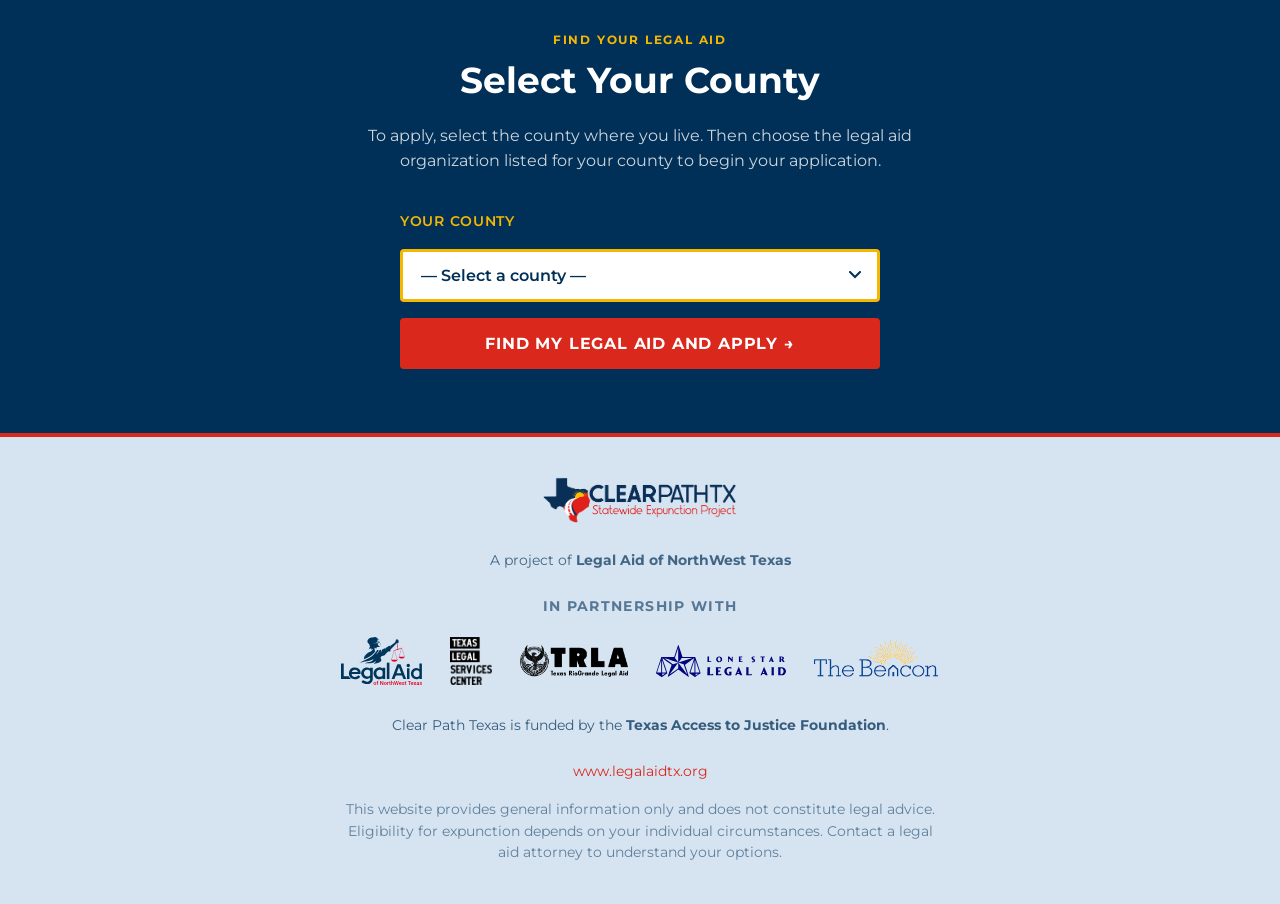
==== commit 963def28: "Add Tidio live chat script to header (popup disabled in Tidio panel) Co-Authored-By: Claude Opus 4.8" ====
--- a/index.html
+++ b/index.html
@@ -9,6 +9,8 @@
   <link rel="icon" type="image/png" sizes="16x16" href="assets/favicon-16x16.png" />
   <link rel="apple-touch-icon" sizes="180x180" href="assets/apple-touch-icon.png" />
   <link rel="stylesheet" href="style.css?v=20260701" />
+  <!-- Tidio live chat -->
+  <script src="//code.tidio.co/xdauwimoo4wyonfglxpiui5n9fqbjiqt.js" async></script>
 </head>
 <body>
 
--- a/style.css
+++ b/style.css
@@ -404,12 +404,12 @@
   font-size: 0.8rem;
 }
 
-.footer__partners-label {
+p.footer__partners-label {
   text-transform: uppercase;
   letter-spacing: 0.1em;
   font-weight: 700;
   color: rgba(0, 48, 87, 0.6);
-  margin-bottom: 36px;
+  margin-bottom: 20px;
 }
 
 .footer__logos {
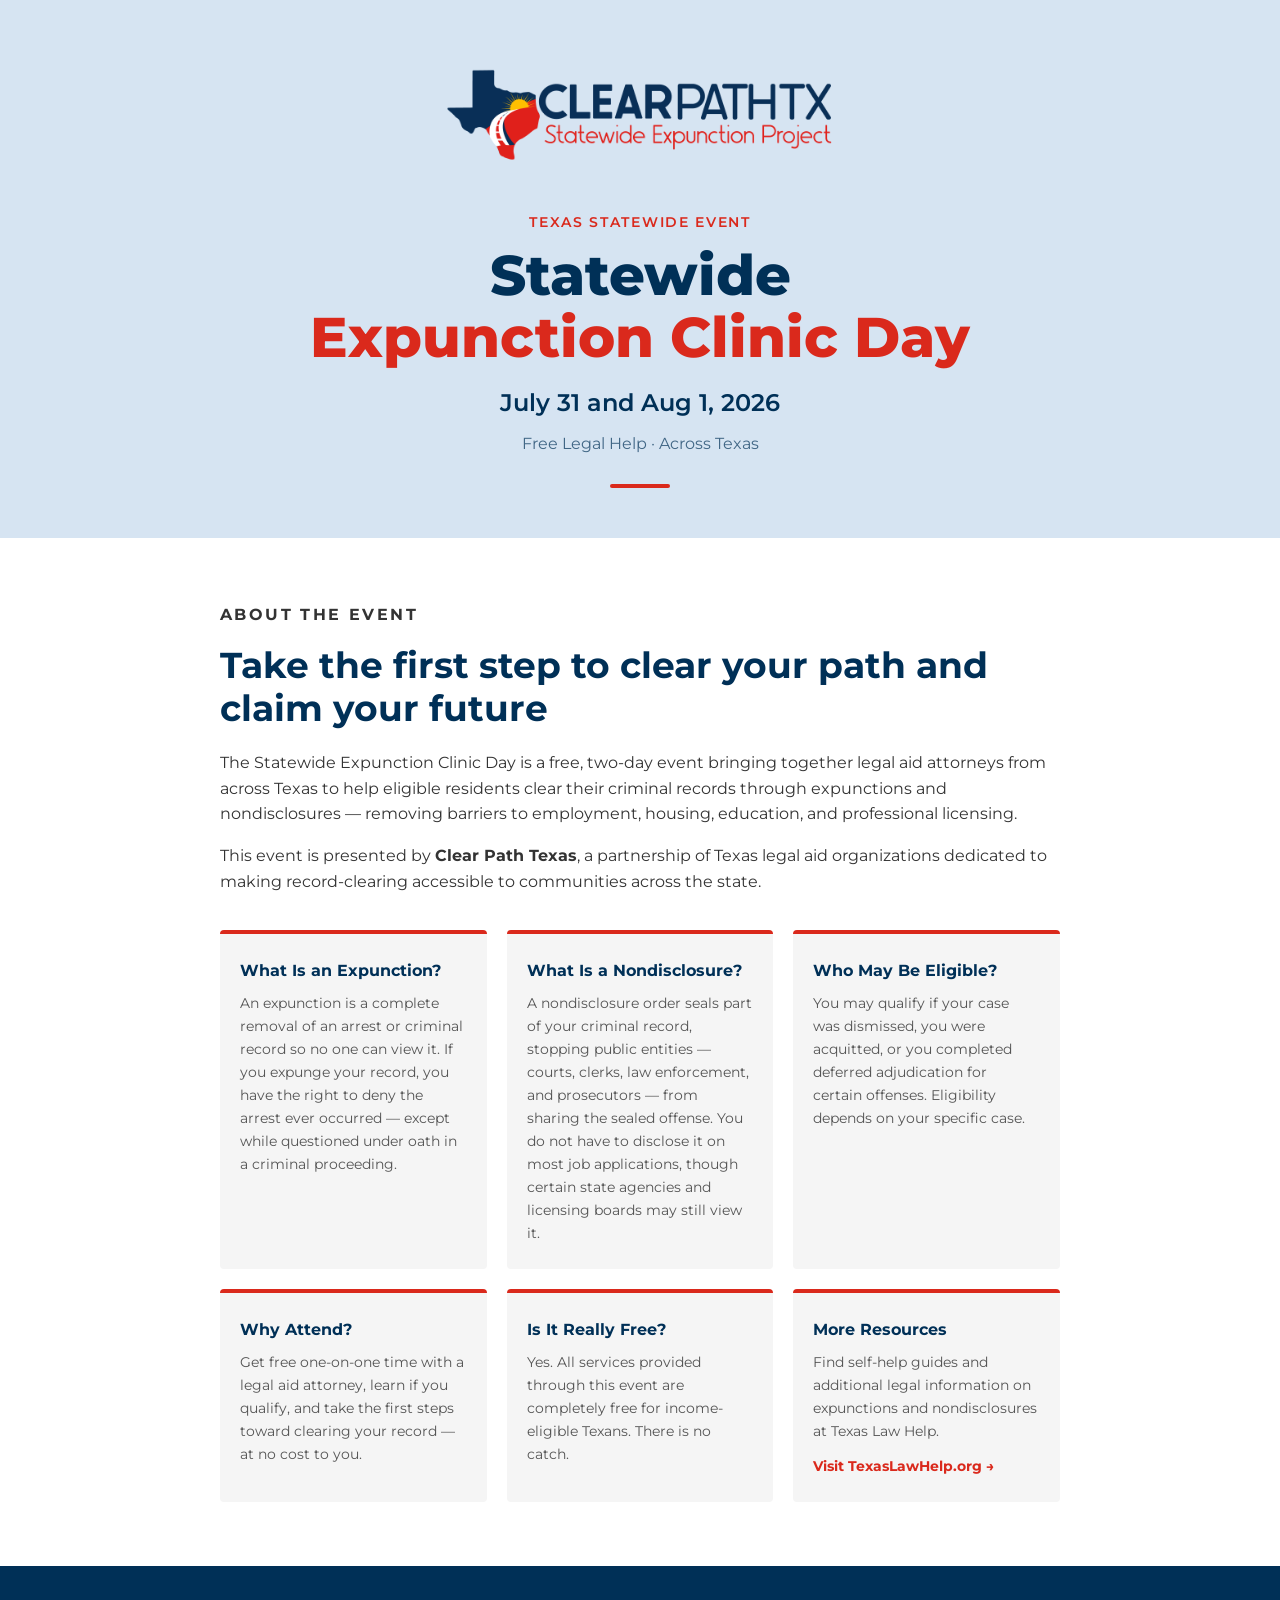
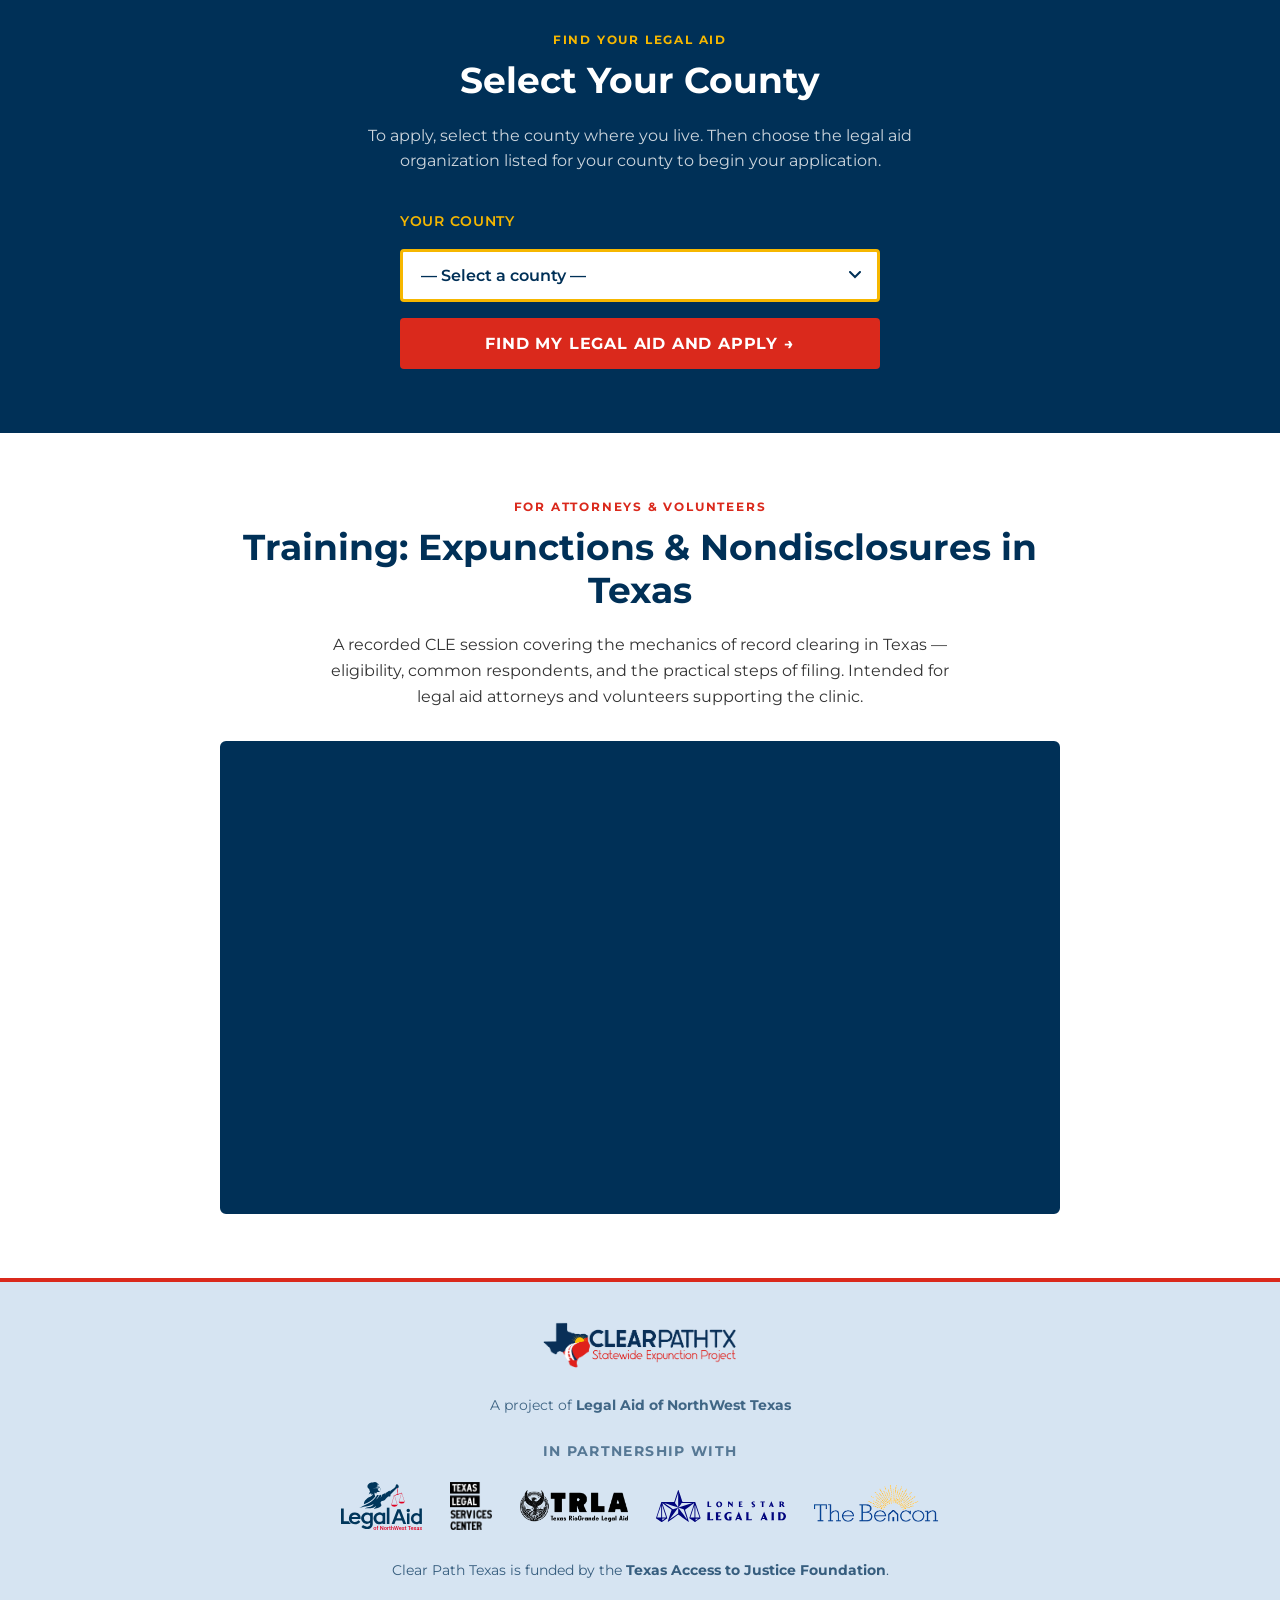
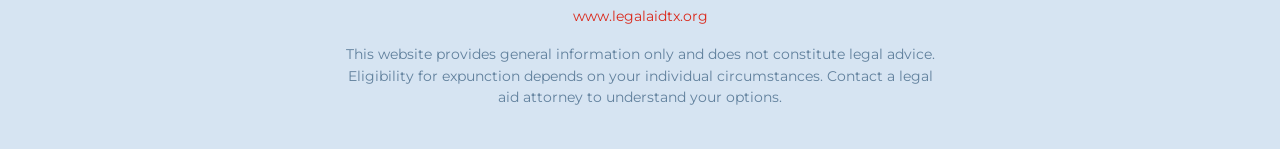
==== commit f1b4bb96: "Add CLE training video section to clinic page Embeds the "Expunction & Nondisclosure CLE" recording " ====
--- a/index.html
+++ b/index.html
@@ -8,7 +8,7 @@
   <link rel="icon" type="image/png" sizes="32x32" href="assets/favicon-32x32.png" />
   <link rel="icon" type="image/png" sizes="16x16" href="assets/favicon-16x16.png" />
   <link rel="apple-touch-icon" sizes="180x180" href="assets/apple-touch-icon.png" />
-  <link rel="stylesheet" href="style.css?v=20260701" />
+  <link rel="stylesheet" href="style.css?v=20260728" />
   <!-- Tidio live chat -->
   <script src="//code.tidio.co/xdauwimoo4wyonfglxpiui5n9fqbjiqt.js" async></script>
 </head>
@@ -124,6 +124,33 @@
     <div id="county-result" class="county-result" aria-live="polite"></div>
   </section>
 
+  <!-- CLE training video. Placed after the county finder on purpose: it is
+       attorney/volunteer-facing, and shouldn't sit between an attendee and
+       the "find my legal aid" form. -->
+  <section class="video-section" aria-labelledby="video-heading">
+    <div class="container">
+      <p class="section-label">For Attorneys &amp; Volunteers</p>
+      <h2 class="section-title" id="video-heading">Training: Expunctions &amp; Nondisclosures in Texas</h2>
+      <p class="video-section__intro">
+        A recorded CLE session covering the mechanics of record clearing in Texas —
+        eligibility, common respondents, and the practical steps of filing. Intended for
+        legal aid attorneys and volunteers supporting the clinic.
+      </p>
+
+      <!-- youtube-nocookie.com: no tracking cookies until the viewer hits play -->
+      <div class="video-frame">
+        <iframe
+          src="https://www.youtube-nocookie.com/embed/IY4LqaHzXAA"
+          title="Expunction &amp; Nondisclosure CLE"
+          loading="lazy"
+          referrerpolicy="strict-origin-when-cross-origin"
+          allow="accelerometer; autoplay; clipboard-write; encrypted-media; gyroscope; picture-in-picture; web-share"
+          allowfullscreen
+        ></iframe>
+      </div>
+    </div>
+  </section>
+
   <!-- Clinic chatbot — embed code pending from Elliot. Drop the provided
        embed snippet inside this container when it arrives. -->
   <!-- BEGIN clinic-chatbot-embed -->
--- a/style.css
+++ b/style.css
@@ -332,6 +332,31 @@
   border-radius: 4px;
 }
 
+/* registration-full notice */
+.county-result__full-note {
+  font-size: 0.9rem;
+  color: #555;
+  line-height: 1.5;
+  margin-bottom: 12px;
+}
+
+.county-result__full-note:last-child {
+  margin-bottom: 0;
+}
+
+.county-result__dual-card--full p {
+  margin-bottom: 8px;
+}
+
+.county-result__dual-card--full p:last-child {
+  margin-bottom: 0;
+}
+
+.county-result__dual-full-heading {
+  font-weight: 700;
+  color: var(--navy);
+}
+
 /* in-person clinic panel */
 .county-result__inperson-place {
   font-weight: 700;
@@ -358,6 +383,39 @@
 
 @media (max-width: 480px) {
   .county-result__dual { grid-template-columns: 1fr; }
+}
+
+/* ── CLE training video ── */
+.video-section {
+  background: var(--white);
+  padding: 64px 20px;
+  text-align: center;
+}
+
+.video-section__intro {
+  max-width: 620px;
+  margin: 0 auto 32px;
+  color: #333;
+}
+
+.video-frame {
+  position: relative;
+  width: 100%;
+  max-width: 840px;
+  margin: 0 auto;
+  aspect-ratio: 16 / 9;
+  background: var(--navy);
+  border: 4px solid var(--navy);
+  border-radius: 6px;
+  overflow: hidden;
+}
+
+.video-frame iframe {
+  position: absolute;
+  inset: 0;
+  width: 100%;
+  height: 100%;
+  border: 0;
 }
 
 /* ── Footer ── */
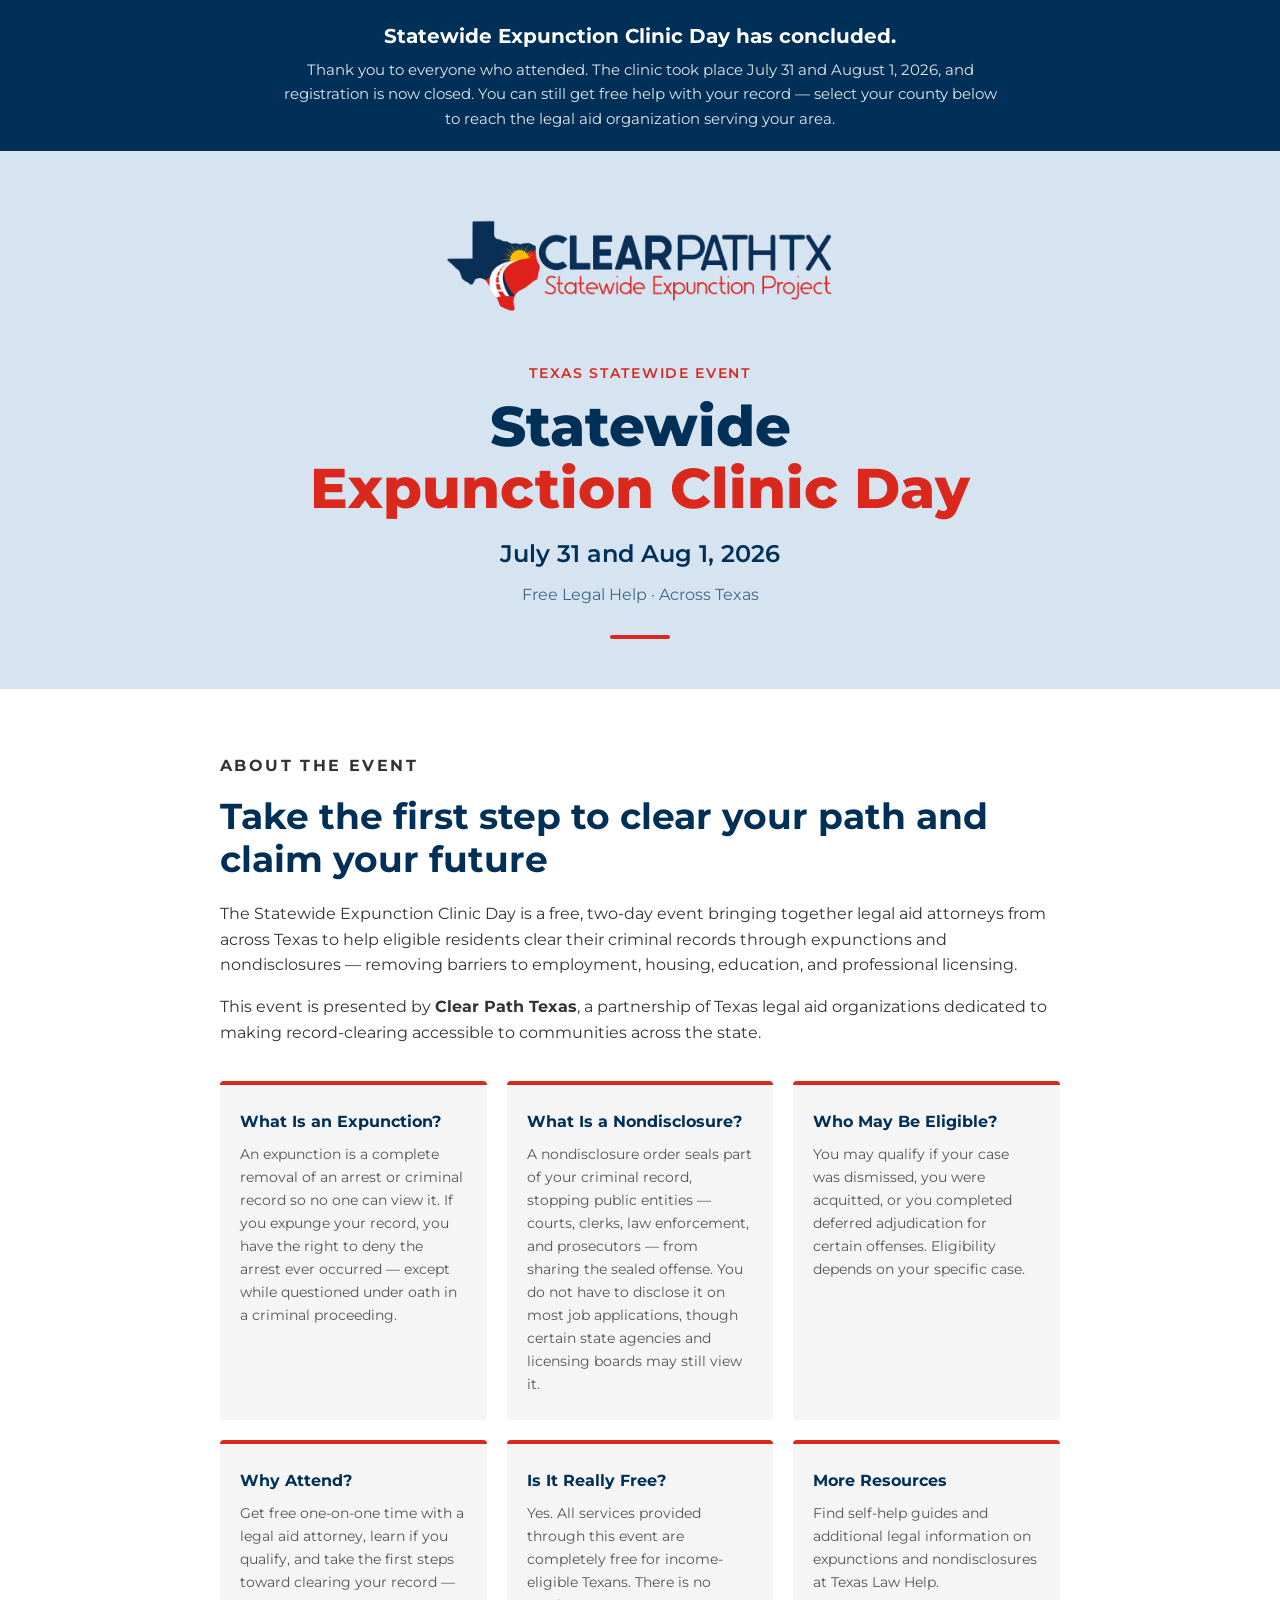
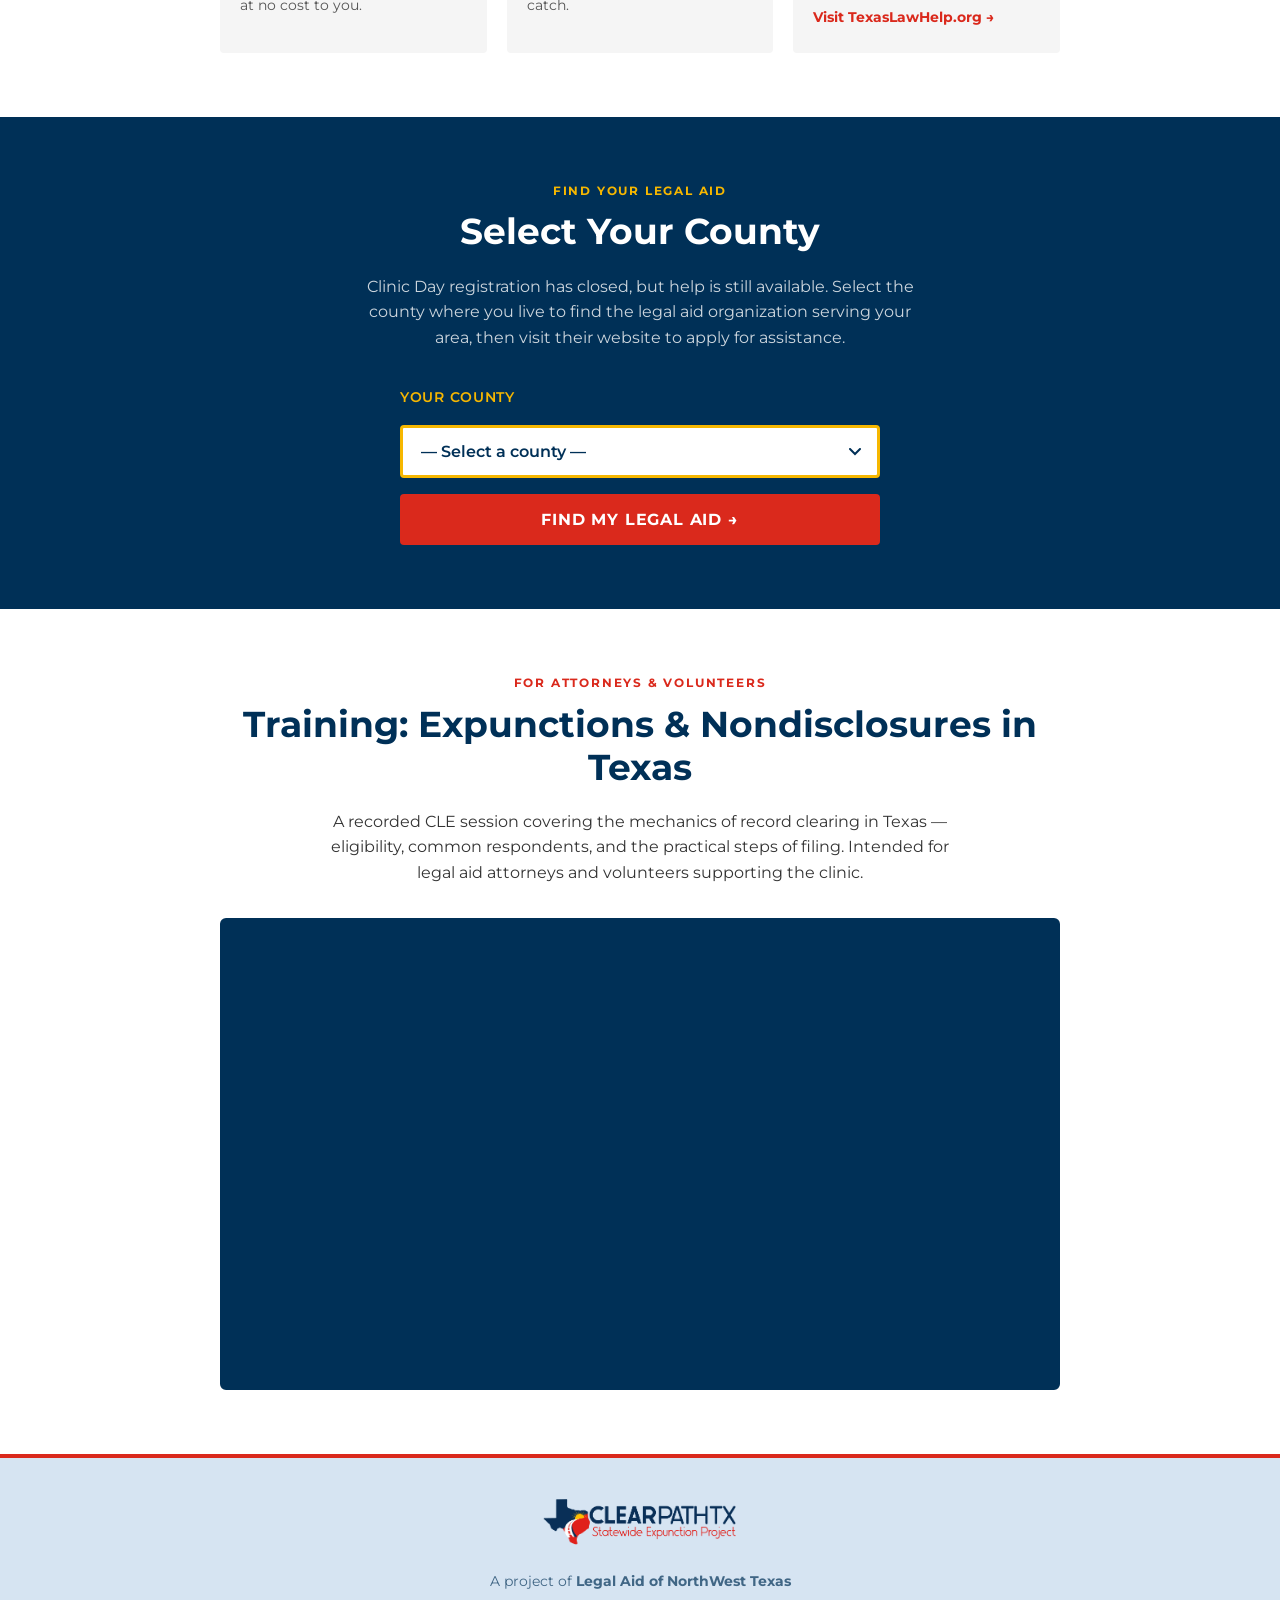
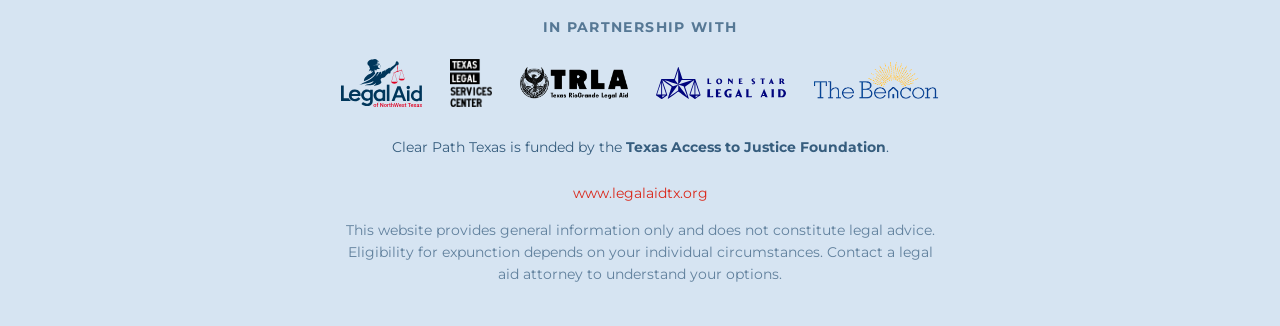
==== commit f32cb15f: "Mark clinic as concluded; point counties to legal aid home pages SEP Clinic Day (July 31 - Aug 1, 20" ====
--- a/index.html
+++ b/index.html
@@ -4,15 +4,28 @@
   <meta charset="UTF-8" />
   <meta name="viewport" content="width=device-width, initial-scale=1.0" />
   <title>Statewide Expunction Clinic Day — ClearPathTX</title>
-  <meta name="description" content="Join us July 31 and Aug 1, 2026 for the Texas Statewide Expunction Clinic Day. Free legal help to clear your record, available across Texas." />
+  <meta name="description" content="The Texas Statewide Expunction Clinic Day took place July 31 and Aug 1, 2026 and has concluded. Free legal help to clear your record is still available — find the legal aid organization serving your county." />
   <link rel="icon" type="image/png" sizes="32x32" href="assets/favicon-32x32.png" />
   <link rel="icon" type="image/png" sizes="16x16" href="assets/favicon-16x16.png" />
   <link rel="apple-touch-icon" sizes="180x180" href="assets/apple-touch-icon.png" />
-  <link rel="stylesheet" href="style.css?v=20260728" />
+  <link rel="stylesheet" href="style.css?v=20260810" />
   <!-- Tidio live chat -->
   <script src="//code.tidio.co/xdauwimoo4wyonfglxpiui5n9fqbjiqt.js" async></script>
 </head>
 <body>
+
+  <!-- Post-event notice. The clinic ran July 31 – Aug 1, 2026; the page stays up
+       as a referral point to the participating legal aid organizations. -->
+  <div class="event-over" role="status">
+    <div class="container">
+      <p class="event-over__title">Statewide Expunction Clinic Day has concluded.</p>
+      <p class="event-over__text">
+        Thank you to everyone who attended. The clinic took place July 31 and August 1, 2026,
+        and registration is now closed. You can still get free help with your record —
+        select your county below to reach the legal aid organization serving your area.
+      </p>
+    </div>
+  </div>
 
   <!-- Hero -->
   <header class="hero">
@@ -109,8 +122,9 @@
     <p class="section-label">Find Your Legal Aid</p>
     <h2 class="section-title" id="finder-heading">Select Your County</h2>
     <p class="county-finder__subtitle">
-      To apply, select the county where you live.
-      Then choose the legal aid organization listed for your county to begin your application.
+      Clinic Day registration has closed, but help is still available. Select the county where
+      you live to find the legal aid organization serving your area, then visit their website
+      to apply for assistance.
     </p>
 
     <form id="county-form" class="county-finder__form" novalidate>
@@ -118,7 +132,7 @@
       <select id="county-select" class="county-finder__select" aria-label="Select your Texas county">
         <option value="">— Select a county —</option>
       </select>
-      <button type="submit" class="county-finder__btn">Find My Legal Aid and Apply →</button>
+      <button type="submit" class="county-finder__btn">Find My Legal Aid →</button>
     </form>
 
     <div id="county-result" class="county-result" aria-live="polite"></div>
@@ -206,6 +220,6 @@
     </div>
   </div>
 
-  <script src="script.js?v=20260626b"></script>
+  <script src="script.js?v=20260810"></script>
 </body>
 </html>
--- a/style.css
+++ b/style.css
@@ -15,6 +15,27 @@
   font-family: 'Montserrat', sans-serif;
   color: var(--navy);
   line-height: 1.6;
+}
+
+/* ── Post-event notice ── */
+.event-over {
+  background: var(--navy);
+  color: var(--white);
+  padding: 20px;
+  text-align: center;
+}
+
+.event-over__title {
+  font-size: clamp(1.05rem, 3vw, 1.25rem);
+  font-weight: 700;
+  margin-bottom: 6px;
+}
+
+.event-over__text {
+  font-size: 0.95rem;
+  max-width: 720px;
+  margin: 0 auto;
+  color: rgba(255, 255, 255, 0.88);
 }
 
 /* ── Hero ── */
@@ -332,55 +353,6 @@
   border-radius: 4px;
 }
 
-/* registration-full notice */
-.county-result__full-note {
-  font-size: 0.9rem;
-  color: #555;
-  line-height: 1.5;
-  margin-bottom: 12px;
-}
-
-.county-result__full-note:last-child {
-  margin-bottom: 0;
-}
-
-.county-result__dual-card--full p {
-  margin-bottom: 8px;
-}
-
-.county-result__dual-card--full p:last-child {
-  margin-bottom: 0;
-}
-
-.county-result__dual-full-heading {
-  font-weight: 700;
-  color: var(--navy);
-}
-
-/* in-person clinic panel */
-.county-result__inperson-place {
-  font-weight: 700;
-  color: var(--navy);
-  margin-top: 4px;
-}
-
-.county-result__inperson-list {
-  margin: 4px 0 16px 20px;
-  padding: 0;
-}
-
-.county-result__inperson-list li {
-  font-size: 0.9rem;
-  color: var(--navy);
-  margin-bottom: 4px;
-}
-
-.county-result__inperson-hours {
-  font-size: 0.9rem;
-  font-weight: 600;
-  color: var(--navy);
-}
-
 @media (max-width: 480px) {
   .county-result__dual { grid-template-columns: 1fr; }
 }
